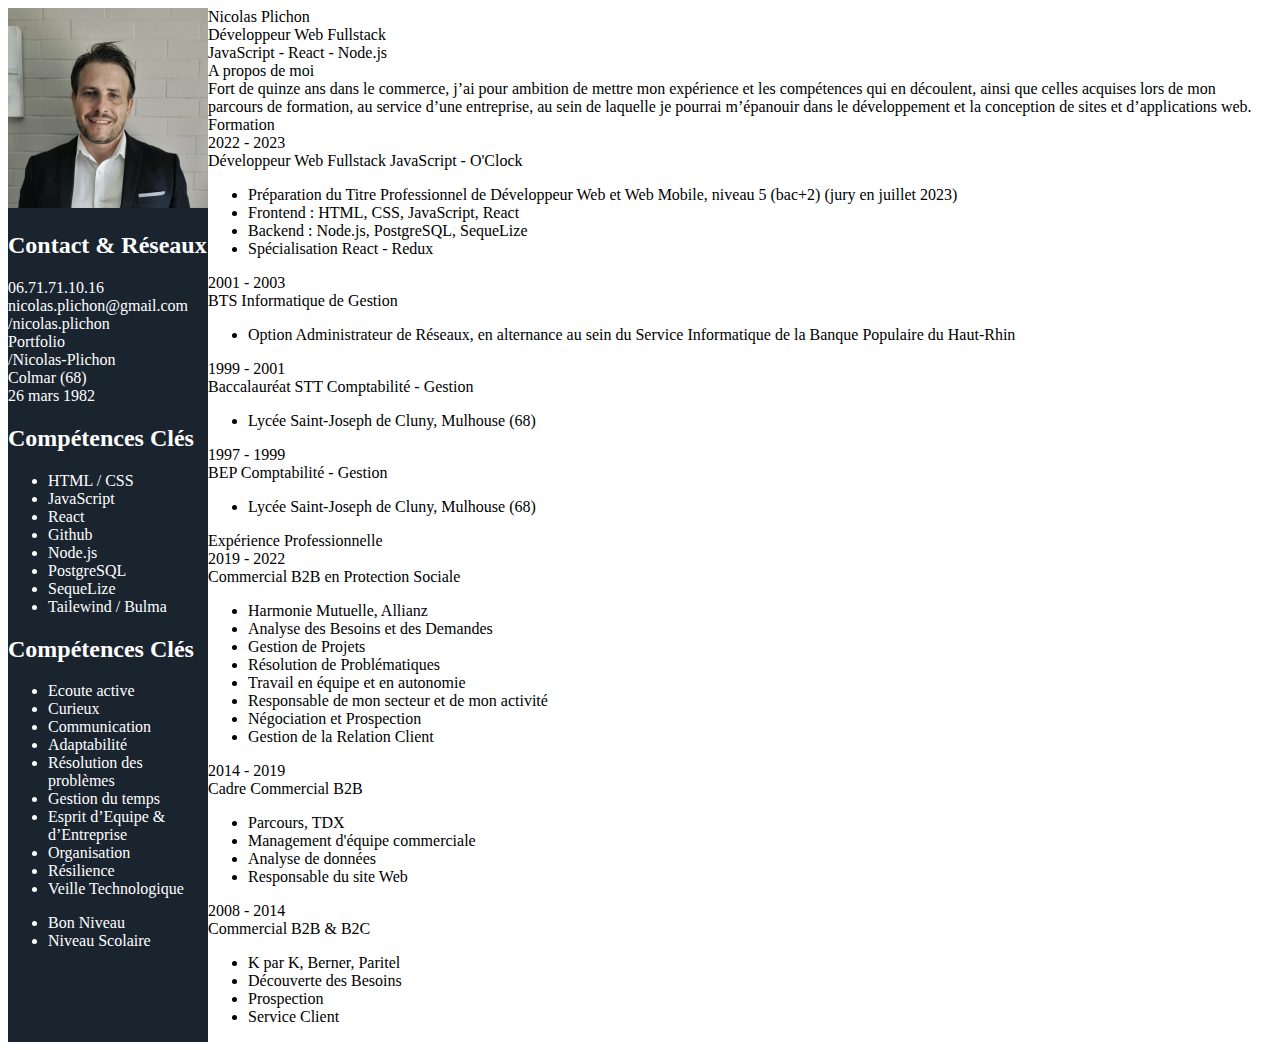
==== index.html @ 1c5effa3 "Début de la mise en ligne du CV" ====
<!DOCTYPE html>
<html lang="en">
<head>
    <meta charset="UTF-8">
    <meta http-equiv="X-UA-Compatible" content="IE=edge">
    <meta name="viewport" content="width=device-width, initial-scale=1.0">
    <link rel="stylesheet" href="css/styles.css">
    <title>Portfolio Nicolas Plichon</title>
</head>
<body>
    <main>
        <section id="cv">

            <!-- Partie Gauche du CV -->
            <section id="cv-left">

                <div id="photo">
                    <img src="images/profile-picture.jpg" alt="Photo Nicolas Plichon" id="profile-picture">
                </div>

                <div id="contact">
                    <h2>Contact & Réseaux</h2>
                    <div>06.71.71.10.16</div>
                    <div>nicolas.plichon@gmail.com</div>
                    <div>/nicolas.plichon</div>
                    <div>Portfolio</div>
                    <div>/Nicolas-Plichon</div>
                    <div>Colmar (68)</div>
                    <div>26 mars 1982</div>
                </div>

                <div id="key-skills">
                    <h2>Compétences Clés</h2>
                    <ul>
                        <li>HTML / CSS</li>
                        <li>JavaScript</li>
                        <li>React</li>
                        <li>Github</li>
                        <li>Node.js</li>
                        <li>PostgreSQL</li>
                        <li>SequeLize</li>
                        <li>Tailewind / Bulma</li>
                    </ul>                   
                </div>

                <div id="soft-skills">
                    <h2>Compétences Clés</h2>
                    <ul>
                        <li>Ecoute active</li>
                        <li>Curieux</li>
                        <li>Communication</li>
                        <li>Adaptabilité</li>
                        <li>Résolution des problèmes</li>
                        <li>Gestion du temps</li>
                        <li>Esprit d’Equipe & d’Entreprise</li>
                        <li>Organisation</li>
                        <li>Résilience</li>
                        <li>Veille Technologique</li>
                    </ul>                     
                </div>

                <div id="languages">
                    <ul>
                        <li>Bon Niveau</li>
                        <li>Niveau Scolaire</li>
                    </ul>
                </div>
            </section>

            <!-- Partie Droite du CV -->
            <section id="cv-right">

                <div id="name-title">
                    <div>Nicolas Plichon</div>
                    <div>Développeur Web Fullstack</div>
                    <div>JavaScript - React - Node.js</div>
                </div>

                <div id="about-me">
                    <div class="right-section-title">
                        A propos de moi
                    </div>
                    <div>Fort de quinze ans dans le commerce, j’ai pour ambition de mettre mon expérience et les compétences qui en découlent, ainsi que celles acquises lors de mon parcours de formation, au service d’une entreprise, au sein de laquelle je pourrai m’épanouir dans le développement et la conception de sites et d’applications web.
                    </div>
                    
                </div>

                <div id="formation">
                    <div class="right-section-title">
                        Formation
                    </div>
                    <div>
                        <div class="experience-block">
                            <div class="dates">
                                2022 - 2023
                            </div>
                            <div class="experience-details">
                                <div class="experience-details-title">
                                    Développeur Web Fullstack JavaScript - O'Clock
                                </div>
                                <div class="experience-details-list">
                                    <ul>
                                        <li>Préparation du Titre Professionnel de Développeur Web et Web Mobile, niveau 5 (bac+2) (jury en juillet 2023)</li>
                                        <li>Frontend : HTML, CSS, JavaScript, React</li>
                                        <li>Backend : Node.js, PostgreSQL, SequeLize</li>
                                        <li>Spécialisation React - Redux</li>
                                    </ul>
                                </div>
                            </div>
                        </div>
                        <div class="experience-block">
                            <div class="dates">
                                2001 - 2003
                            </div>
                            <div class="experience-details">
                                <div class="experience-details-title">
                                    BTS Informatique de Gestion
                                </div>
                                <div class="experience-details-list">
                                    <ul>
                                        <li>Option Administrateur de Réseaux, en alternance au sein du Service Informatique de la Banque Populaire du Haut-Rhin</li>
                                    </ul>
                                </div>
                            </div>
                        </div>
                        <div class="experience-block">
                            <div class="dates">
                                1999 - 2001
                            </div>
                            <div class="experience-details">
                                <div class="experience-details-title">
                                    Baccalauréat STT Comptabilité - Gestion
                                </div>
                                <div class="experience-details-list">
                                    <ul>
                                        <li>Lycée Saint-Joseph de Cluny, Mulhouse (68)</li>
                                    </ul>
                                </div>
                            </div>
                        </div>
                        <div class="experience-block">
                            <div class="dates">
                                1997 - 1999
                            </div>
                            <div class="experience-details">
                                <div class="experience-details-title">
                                    BEP Comptabilité - Gestion
                                </div>
                                <div class="experience-details-list">
                                    <ul>
                                        <li>Lycée Saint-Joseph de Cluny, Mulhouse (68)</li>
                                    </ul>
                                </div>
                            </div>
                        </div>
                    </div>
                </div>

                <div id="experience">
                    <div class="right-section-title">
                        Expérience Professionnelle
                    </div>
                    <div>
                        <div class="experience-block">
                            <div class="dates">
                                2019 - 2022
                            </div>
                            <div class="experience-details">
                                <div class="experience-details-title">
                                    Commercial B2B en Protection Sociale
                                </div>
                                <div class="experience-details-list">
                                    <ul>
                                        <li>Harmonie Mutuelle, Allianz</li>
                                        <li>Analyse des Besoins et des Demandes</li>
                                        <li>Gestion de Projets</li>
                                        <li>Résolution de Problématiques</li>
                                        <li>Travail en équipe et en autonomie</li>
                                        <li>Responsable de mon secteur et de mon activité</li>
                                        <li>Négociation et Prospection</li>
                                        <li>Gestion de la Relation Client</li>
                                    </ul>
                                </div>
                            </div>
                        </div>
                        <div class="experience-block">
                            <div class="dates">
                                2014 - 2019
                            </div>
                            <div class="experience-details">
                                <div class="experience-details-title">
                                    Cadre Commercial B2B
                                </div>
                                <div class="experience-details-list">
                                    <ul>
                                        <li>Parcours, TDX</li>
                                        <li>Management d'équipe commerciale</li>
                                        <li>Analyse de données</li>
                                        <li>Responsable du site Web</li>
                                    </ul>
                                </div>
                            </div>
                        </div>
                        <div class="experience-block">
                            <div class="dates">
                                2008 - 2014
                            </div>
                            <div class="experience-details">
                                <div class="experience-details-title">
                                    Commercial B2B & B2C
                                </div>
                                <div class="experience-details-list">
                                    <ul>
                                        <li>K par K, Berner, Paritel</li>
                                        <li>Découverte des Besoins</li>
                                        <li>Prospection</li>
                                        <li>Service Client</li>
                                    </ul>
                                </div>
                            </div>
                        </div>
                    </div>
                </div>

            </section>


        </section>


    </main>
</body>
</html>
---- css/styles.css ----
#cv {
    background-image: '../images/cv-background.png';
    display: flex;
}

/* ---------------- Partie Gauche du CV ---------------- */
#cv-left {
    background-color: #1A242F;
    color: white;
}

#profile-picture {
    height: 200px;
}

/* ---------------- Partie Droite du CV ---------------- */
#cv-right {

}
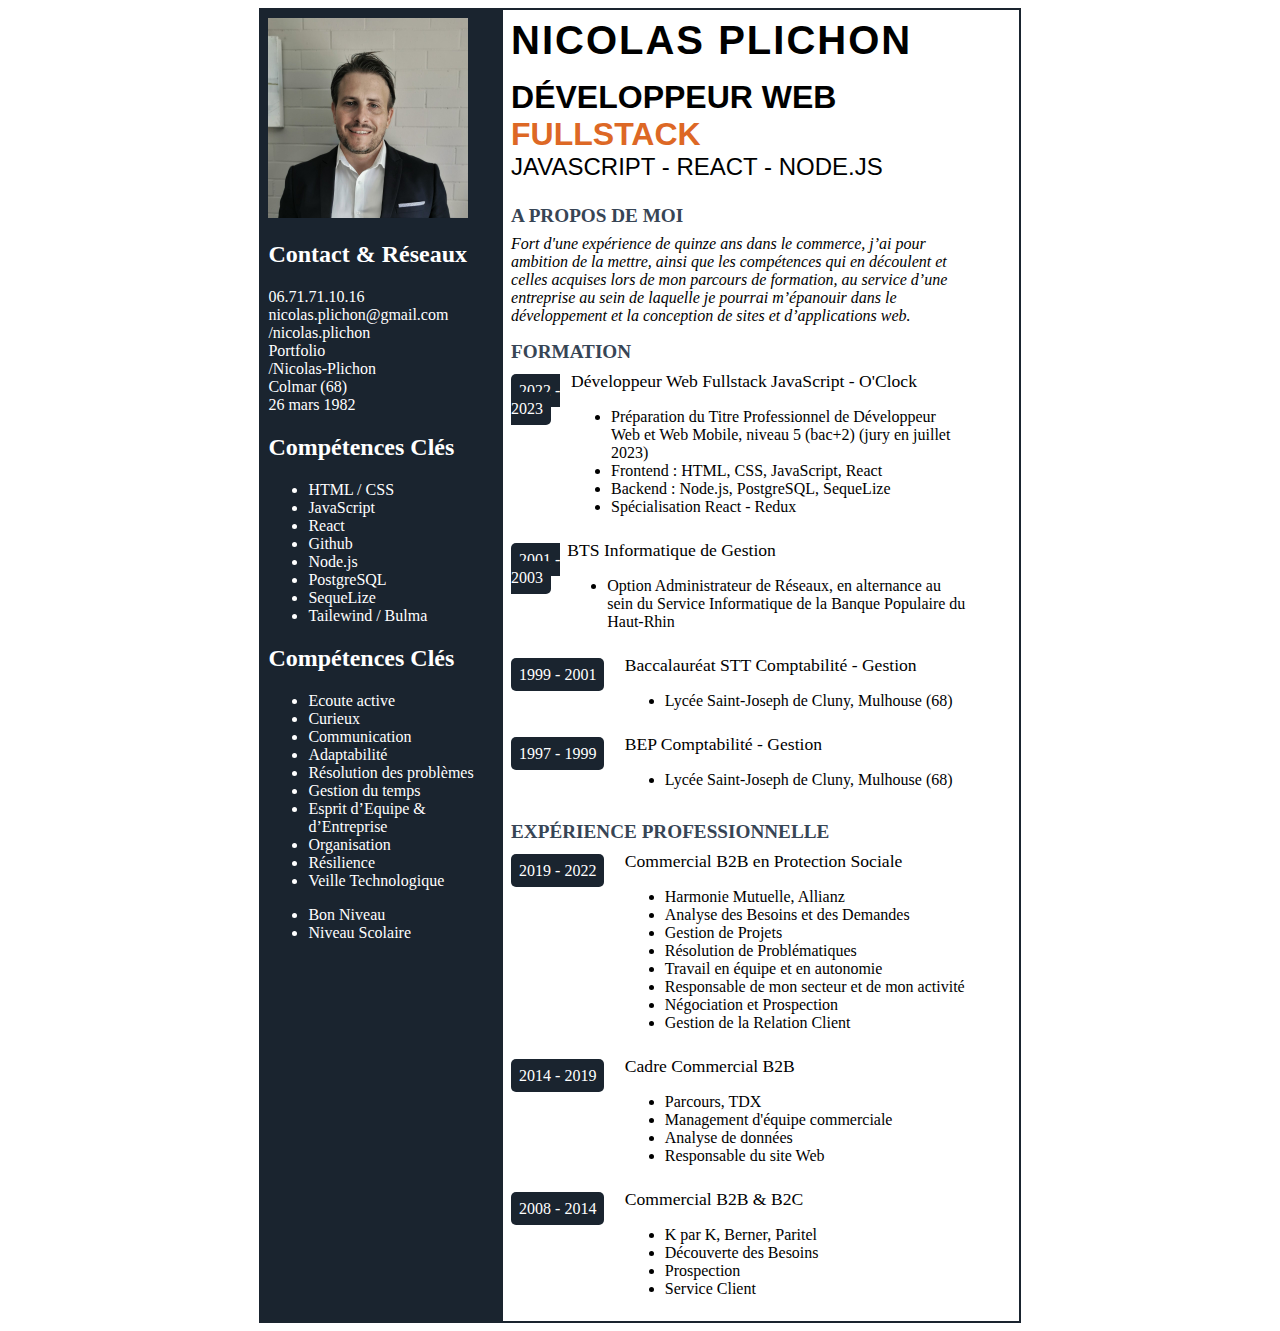
==== commit 1051f2c6: "Mise en forme générale" ====
--- a/index.html
+++ b/index.html
@@ -21,10 +21,10 @@
                 <div id="contact">
                     <h2>Contact & Réseaux</h2>
                     <div>06.71.71.10.16</div>
-                    <div>nicolas.plichon@gmail.com</div>
-                    <div>/nicolas.plichon</div>
-                    <div>Portfolio</div>
-                    <div>/Nicolas-Plichon</div>
+                    <div><a href="mailto:nicolas.plichon@gmail.com">nicolas.plichon@gmail.com</a></div>
+                    <div><a href="https://www.linkedin.com/in/nicolas-plichon/" target="_blank">/nicolas.plichon</a></div>
+                    <div><a href="https://nicolas-plichon.github.io/" target="_blank">Portfolio</a></div>
+                    <div><a href="https://github.com/Nicolas-Plichon/" target="_blank">/Nicolas-Plichon</a></div>
                     <div>Colmar (68)</div>
                     <div>26 mars 1982</div>
                 </div>
@@ -71,8 +71,8 @@
             <section id="cv-right">
 
                 <div id="name-title">
-                    <div>Nicolas Plichon</div>
-                    <div>Développeur Web Fullstack</div>
+                    <div id="name">Nicolas Plichon</div>
+                    <div id="title">Développeur Web <span id="fullstack">Fullstack</span></div>
                     <div>JavaScript - React - Node.js</div>
                 </div>
 
@@ -80,7 +80,7 @@
                     <div class="right-section-title">
                         A propos de moi
                     </div>
-                    <div>Fort de quinze ans dans le commerce, j’ai pour ambition de mettre mon expérience et les compétences qui en découlent, ainsi que celles acquises lors de mon parcours de formation, au service d’une entreprise, au sein de laquelle je pourrai m’épanouir dans le développement et la conception de sites et d’applications web.
+                    <div class="citation">Fort d'une expérience de quinze ans dans le commerce, j’ai pour ambition de la mettre, ainsi que les compétences qui en découlent et celles acquises lors de mon parcours de formation, au service d’une entreprise au sein de laquelle je pourrai m’épanouir dans le développement et la conception de sites et d’applications web.
                     </div>
                     
                 </div>
@@ -92,7 +92,7 @@
                     <div>
                         <div class="experience-block">
                             <div class="dates">
-                                2022 - 2023
+                                <span class="date-token">2022 - 2023</span>
                             </div>
                             <div class="experience-details">
                                 <div class="experience-details-title">
@@ -110,7 +110,7 @@
                         </div>
                         <div class="experience-block">
                             <div class="dates">
-                                2001 - 2003
+                                <span class="date-token">2001 - 2003</span>
                             </div>
                             <div class="experience-details">
                                 <div class="experience-details-title">
@@ -125,7 +125,7 @@
                         </div>
                         <div class="experience-block">
                             <div class="dates">
-                                1999 - 2001
+                                <span class="date-token">1999 - 2001</span>
                             </div>
                             <div class="experience-details">
                                 <div class="experience-details-title">
@@ -140,7 +140,7 @@
                         </div>
                         <div class="experience-block">
                             <div class="dates">
-                                1997 - 1999
+                                <span class="date-token">1997 - 1999</span>
                             </div>
                             <div class="experience-details">
                                 <div class="experience-details-title">
@@ -163,7 +163,7 @@
                     <div>
                         <div class="experience-block">
                             <div class="dates">
-                                2019 - 2022
+                                <span class="date-token">2019 - 2022</span>
                             </div>
                             <div class="experience-details">
                                 <div class="experience-details-title">
@@ -185,7 +185,7 @@
                         </div>
                         <div class="experience-block">
                             <div class="dates">
-                                2014 - 2019
+                                <span class="date-token">2014 - 2019</span>
                             </div>
                             <div class="experience-details">
                                 <div class="experience-details-title">
@@ -203,7 +203,7 @@
                         </div>
                         <div class="experience-block">
                             <div class="dates">
-                                2008 - 2014
+                                <span class="date-token">2008 - 2014</span>
                             </div>
                             <div class="experience-details">
                                 <div class="experience-details-title">
--- a/css/styles.css
+++ b/css/styles.css
@@ -1,3 +1,9 @@
+main {
+    width: 60%;
+    margin: auto;
+    border: 2px solid #1A242F;
+}
+
 #cv {
     background-image: '../images/cv-background.png';
     display: flex;
@@ -5,8 +11,23 @@
 
 /* ---------------- Partie Gauche du CV ---------------- */
 #cv-left {
+    width: 30%;
     background-color: #1A242F;
+    font-family: 'Calibri Light';
     color: white;
+    padding: 1%;
+}
+
+#cv-left a {
+    text-decoration: none;
+    color: white;
+}
+
+#cv-left a:hover {
+    font-weight: bold;
+    color: #DD6825;
+    text-decoration: underline;
+
 }
 
 #profile-picture {
@@ -15,5 +36,66 @@
 
 /* ---------------- Partie Droite du CV ---------------- */
 #cv-right {
+    width: 60%;
+    padding: 1%;
+    font-family: 'Calibri Light';
+}
 
+#name-title {
+    font-family: 'Agency FB', Calibri, 'Trebuchet MS', sans-serif;
+    text-transform: uppercase;
+    font-size: 1.5rem;
+    margin-bottom: 1.5rem;
+}
+
+#name {
+    font-size: 2.5rem;
+    font-weight: bold;
+    letter-spacing: 2px;
+    margin-bottom: 1rem;
+}
+
+#title {
+    font-weight: bold;
+    font-size: 2rem;
+}
+
+#fullstack {
+    color: #DD6825;
+}
+
+.citation {
+    font-style: italic;
+}
+
+.right-section-title {
+    color: #374555;
+    font-weight: bold;
+    text-transform: uppercase;
+    font-size: 1.2rem;
+    margin-top: 1rem;
+    margin-bottom: 0.5rem;
+}
+
+.experience-block {
+    display: flex;
+    margin-top: 0.5rem;
+}
+
+.dates {
+    width: 25%;
+    margin-top: 0.7rem;
+}
+
+.date-token {
+    background-color: #1A242F;
+    color: white;
+    padding: 0.5rem 0.5rem;
+    width: 80px;
+    height: 1.2rem;
+    border-radius: 5px;
+}
+
+.experience-details-title {
+    font-size: 1.1rem;
 }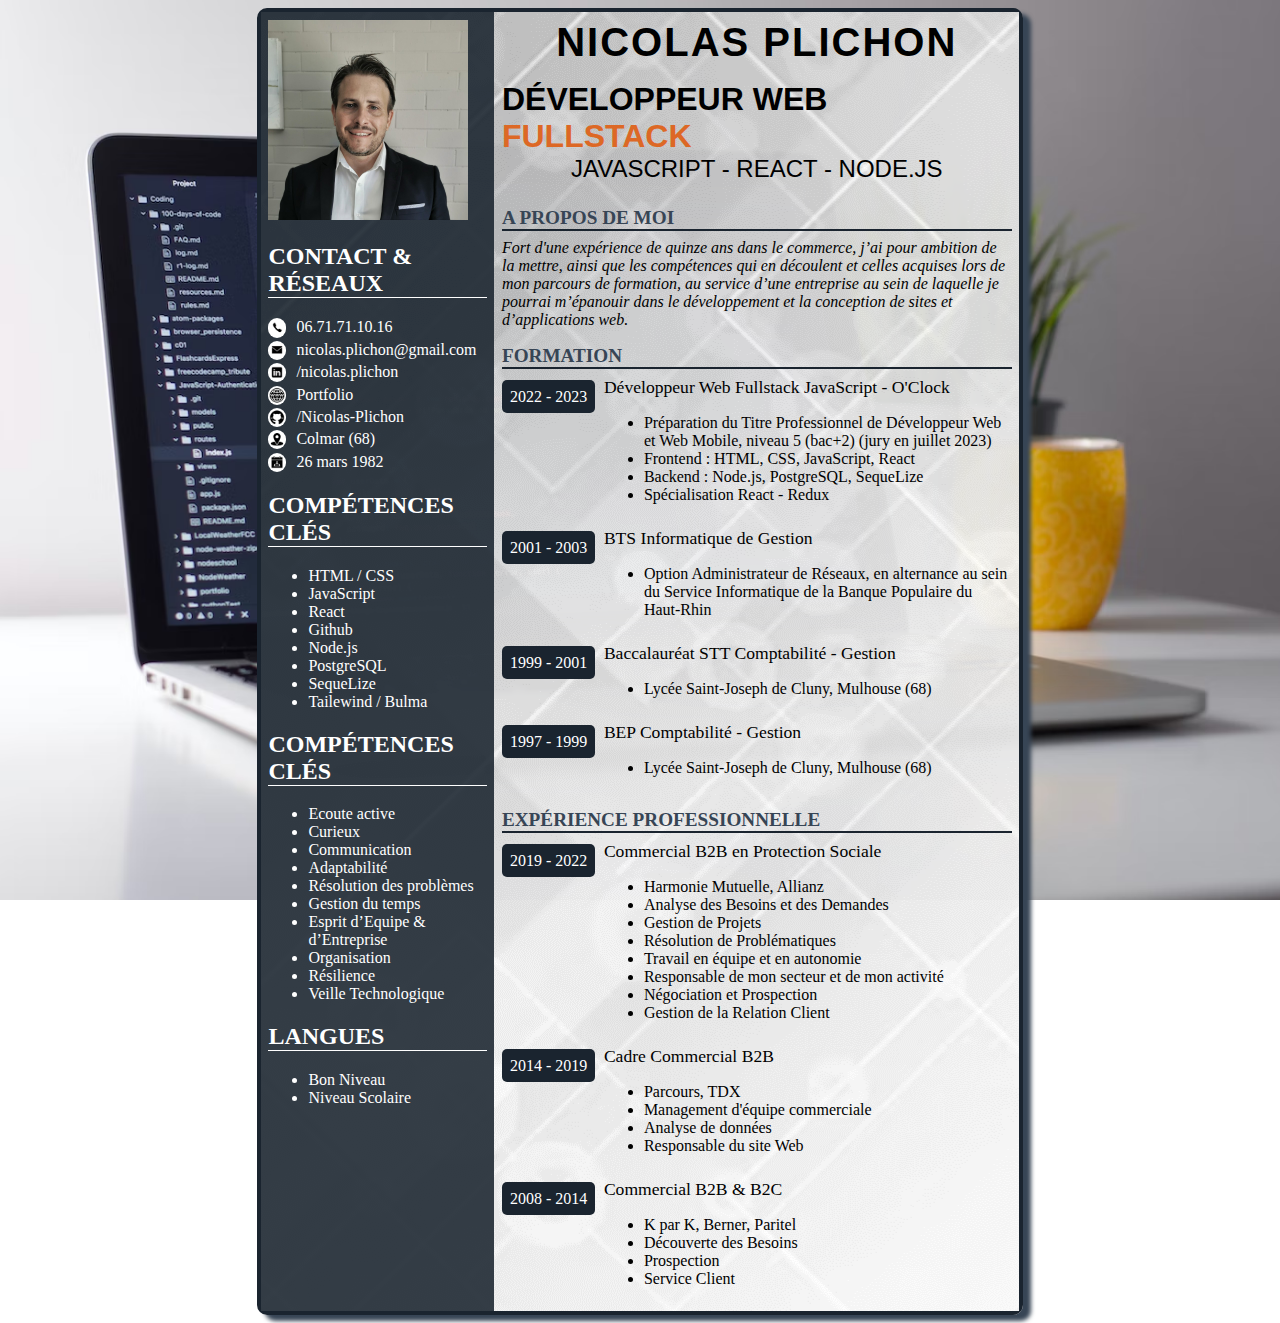
==== commit 02a0d210: "Modifs et ajout du Background de la page" ====
--- a/index.html
+++ b/index.html
@@ -15,18 +15,39 @@
             <section id="cv-left">
 
                 <div id="photo">
-                    <img src="images/profile-picture.jpg" alt="Photo Nicolas Plichon" id="profile-picture">
+                    <img src="./images/profile-picture.jpg" alt="Photo Nicolas Plichon" id="profile-picture">
                 </div>
 
                 <div id="contact">
                     <h2>Contact & Réseaux</h2>
-                    <div>06.71.71.10.16</div>
-                    <div><a href="mailto:nicolas.plichon@gmail.com">nicolas.plichon@gmail.com</a></div>
-                    <div><a href="https://www.linkedin.com/in/nicolas-plichon/" target="_blank">/nicolas.plichon</a></div>
-                    <div><a href="https://nicolas-plichon.github.io/" target="_blank">Portfolio</a></div>
-                    <div><a href="https://github.com/Nicolas-Plichon/" target="_blank">/Nicolas-Plichon</a></div>
-                    <div>Colmar (68)</div>
-                    <div>26 mars 1982</div>
+                    <div class="left-contact-line">
+                        <img src="./images/icon-phone.png" alt="Téléphone Portable" class="contact-icon">
+                       06.71.71.10.16
+                    </div>
+                    <div class="left-contact-line">
+                        <img src="./images/icon-mail.png" alt="Adresse Mail" class="contact-icon">
+                       <a href="mailto:nicolas.plichon@gmail.com">nicolas.plichon@gmail.com</a>
+                    </div>
+                    <div class="left-contact-line">
+                        <img src="./images/icon-linkedin.png" alt="LinkedIn" class="contact-icon">
+                       <a href="https://www.linkedin.com/in/nicolas-plichon/" target="_blank">/nicolas.plichon</a>
+                    </div>
+                    <div class="left-contact-line">
+                        <img src="./images/icon-folio.png" alt="Portfolio" class="contact-icon">
+                       <a href="https://nicolas-plichon.github.io/" target="_self">Portfolio</a>
+                    </div>
+                    <div class="left-contact-line">
+                        <img src="./images/icon-git.png" alt="GitHub" class="contact-icon">
+                       <a href="https://github.com/Nicolas-Plichon/" target="_blank">/Nicolas-Plichon</a>
+                    </div>
+                    <div class="left-contact-line">
+                        <img src="./images/icon-loc.png" alt="Localisation" class="contact-icon">
+                        Colmar (68)
+                    </div>
+                    <div class="left-contact-line">
+                        <img src="./images/icon-date.png" alt="Date de Naissance" class="contact-icon">
+                       26 mars 1982
+                    </div>
                 </div>
 
                 <div id="key-skills">
@@ -60,6 +81,7 @@
                 </div>
 
                 <div id="languages">
+                    <h2>LANGUES</h2>
                     <ul>
                         <li>Bon Niveau</li>
                         <li>Niveau Scolaire</li>
--- a/css/styles.css
+++ b/css/styles.css
@@ -1,18 +1,30 @@
+body {
+    background: no-repeat url('../images/body-background.avif') fixed;
+    background-size: cover;
+}
+
 main {
     width: 60%;
     margin: auto;
-    border: 2px solid #1A242F;
+    border: 4px solid #1A242F;
+    border-radius: 10px;
+    box-shadow: 8px 6px 4px #374555;
+}
+
+h2 {
+    text-transform: uppercase;
+    border-bottom: 1px solid white;
 }
 
 #cv {
-    background-image: '../images/cv-background.png';
+    background: url('../images/cv-background.png'), hsl(0, 0%, 100%, 90%);
     display: flex;
 }
 
 /* ---------------- Partie Gauche du CV ---------------- */
 #cv-left {
     width: 30%;
-    background-color: #1A242F;
+    background-color: hsl(211, 29%, 14%, 88%);
     font-family: 'Calibri Light';
     color: white;
     padding: 1%;
@@ -34,14 +46,30 @@
     height: 200px;
 }
 
+.left-contact-line {
+    display: flex;
+    margin-bottom: 0.2rem;
+}
+
+.contact-icon {
+    background-color: white;
+    border-radius: 15px;
+    height: 1.2rem;
+    margin-right: 10px;
+}
+
+
 /* ---------------- Partie Droite du CV ---------------- */
 #cv-right {
-    width: 60%;
+    width: 70%;
     padding: 1%;
     font-family: 'Calibri Light';
 }
 
 #name-title {
+    display: flex;
+    flex-direction: column;
+    align-items: center;
     font-family: 'Agency FB', Calibri, 'Trebuchet MS', sans-serif;
     text-transform: uppercase;
     font-size: 1.5rem;
@@ -75,6 +103,7 @@
     font-size: 1.2rem;
     margin-top: 1rem;
     margin-bottom: 0.5rem;
+    border-bottom: 2px solid #1A242F;
 }
 
 .experience-block {
@@ -83,7 +112,7 @@
 }
 
 .dates {
-    width: 25%;
+    width: 20%;
     margin-top: 0.7rem;
 }
 
@@ -98,4 +127,8 @@
 
 .experience-details-title {
     font-size: 1.1rem;
+}
+
+.experience-details {
+    width: 80%;
 }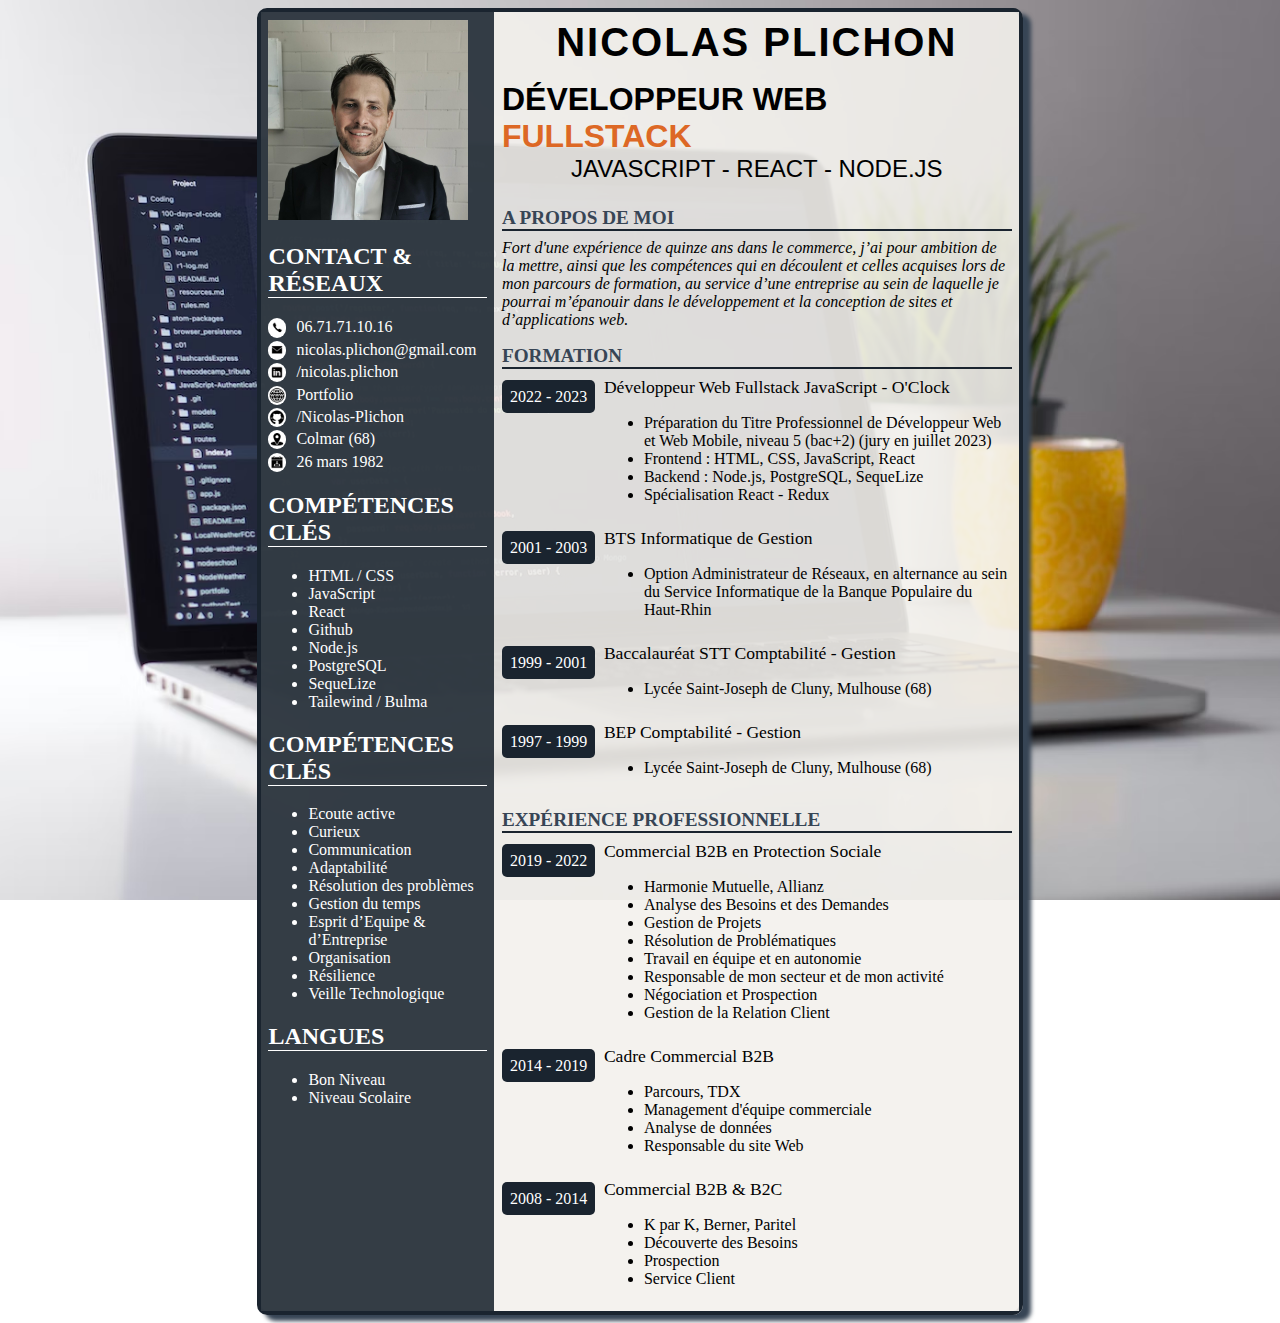
==== commit 57394c78: "Retouche du Background du CV" ====
--- a/index.html
+++ b/index.html
@@ -42,11 +42,13 @@
                     </div>
                     <div class="left-contact-line">
                         <img src="./images/icon-loc.png" alt="Localisation" class="contact-icon">
-                        Colmar (68)
+                        <a href="https://www.google.com/maps/place/68000+Colmar/@48.1115847,7.322345,12z/data=!3m1!4b1!4m6!3m5!1s0x479165dff670c1cf:0xe35d7e3e616ce966!8m2!3d48.0793589!4d7.358512!16zL20vMDFnOGZy" target="_blank">
+                        Colmar (68)</a>
                     </div>
                     <div class="left-contact-line">
                         <img src="./images/icon-date.png" alt="Date de Naissance" class="contact-icon">
-                       26 mars 1982
+                        <a href="https://takemeback.to/fr/26-Mars-1982" target="_blank">
+                        26 mars 1982</a>
                     </div>
                 </div>
 
--- a/css/styles.css
+++ b/css/styles.css
@@ -17,7 +17,7 @@
 }
 
 #cv {
-    background: url('../images/cv-background.png'), hsl(0, 0%, 100%, 90%);
+    background: rgba(243, 241, 236, 0.9);
     display: flex;
 }
 
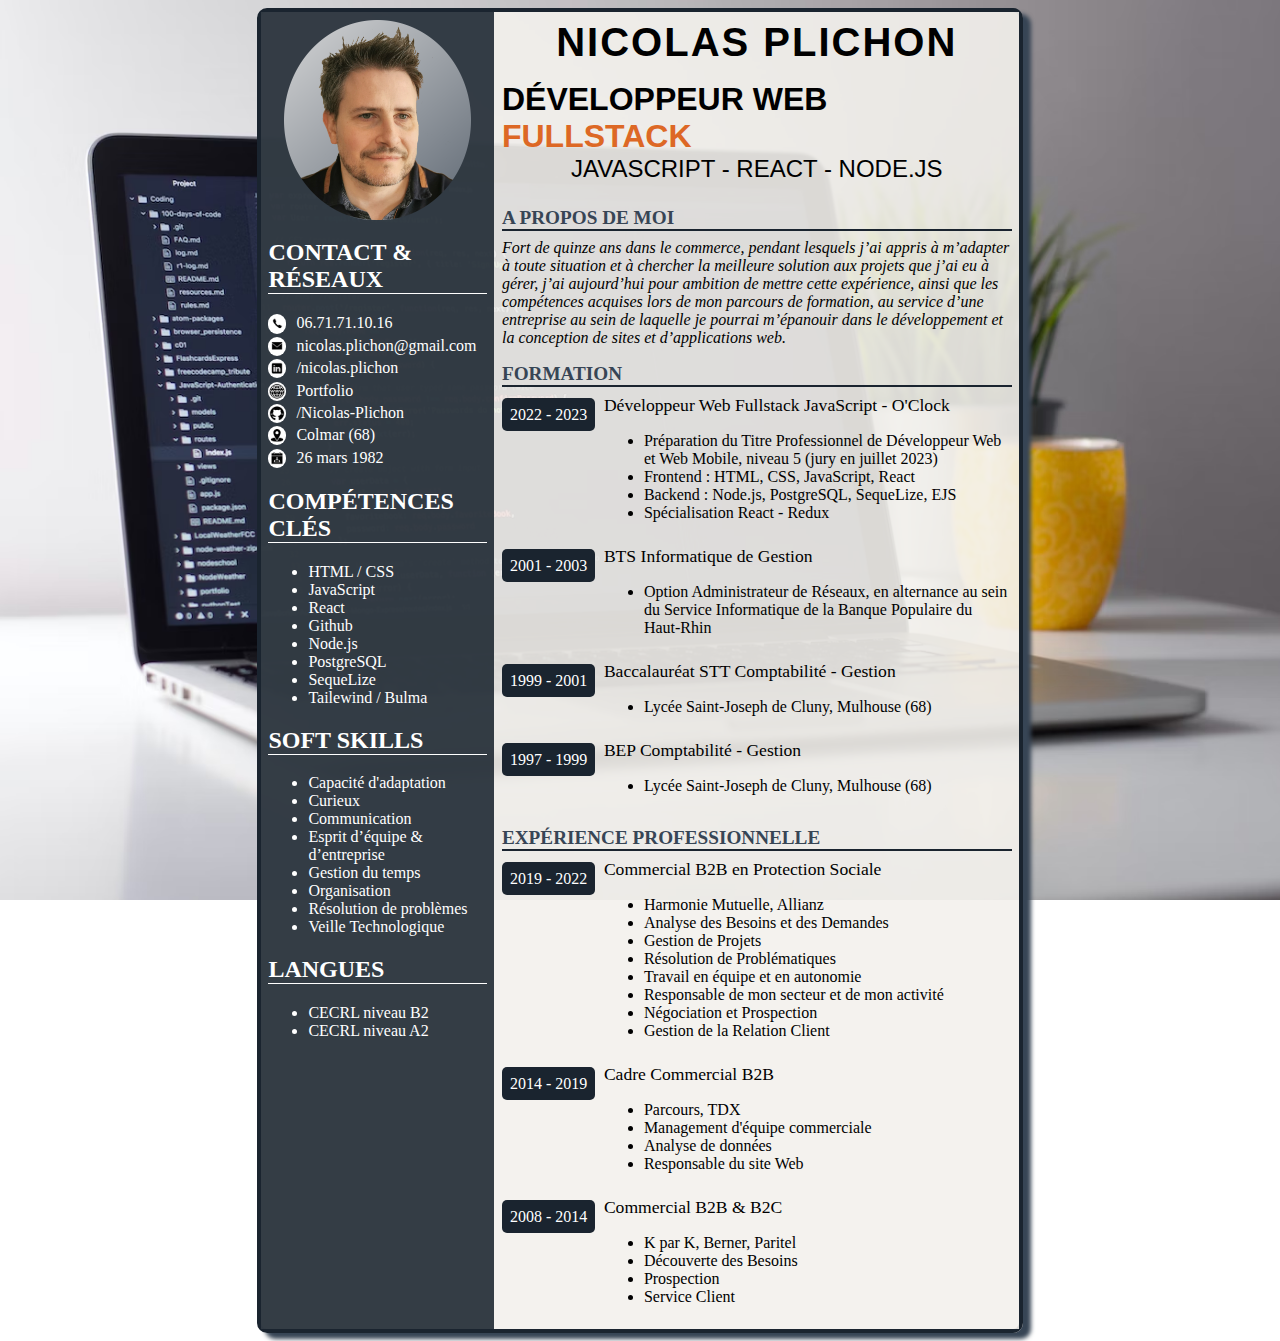
==== commit f3112b83: "Changement de photo et retouches du CV" ====
--- a/index.html
+++ b/index.html
@@ -15,7 +15,7 @@
             <section id="cv-left">
 
                 <div id="photo">
-                    <img src="./images/profile-picture.jpg" alt="Photo Nicolas Plichon" id="profile-picture">
+                    <img src="./images/Photo-CV.png" alt="Photo Nicolas Plichon" id="profile-picture">
                 </div>
 
                 <div id="contact">
@@ -67,17 +67,15 @@
                 </div>
 
                 <div id="soft-skills">
-                    <h2>Compétences Clés</h2>
+                    <h2>Soft SKills</h2>
                     <ul>
-                        <li>Ecoute active</li>
+                        <li>Capacité d'adaptation</li>
                         <li>Curieux</li>
                         <li>Communication</li>
-                        <li>Adaptabilité</li>
-                        <li>Résolution des problèmes</li>
+                        <li>Esprit d’équipe & d’entreprise</li>
                         <li>Gestion du temps</li>
-                        <li>Esprit d’Equipe & d’Entreprise</li>
                         <li>Organisation</li>
-                        <li>Résilience</li>
+                        <li>Résolution de problèmes</li>
                         <li>Veille Technologique</li>
                     </ul>                     
                 </div>
@@ -85,8 +83,8 @@
                 <div id="languages">
                     <h2>LANGUES</h2>
                     <ul>
-                        <li>Bon Niveau</li>
-                        <li>Niveau Scolaire</li>
+                        <li>CECRL niveau B2</li>
+                        <li>CECRL niveau A2</li>
                     </ul>
                 </div>
             </section>
@@ -104,9 +102,9 @@
                     <div class="right-section-title">
                         A propos de moi
                     </div>
-                    <div class="citation">Fort d'une expérience de quinze ans dans le commerce, j’ai pour ambition de la mettre, ainsi que les compétences qui en découlent et celles acquises lors de mon parcours de formation, au service d’une entreprise au sein de laquelle je pourrai m’épanouir dans le développement et la conception de sites et d’applications web.
-                    </div>
-                    
+                    <div class="citation">Fort de quinze ans dans le commerce, pendant lesquels j’ai appris à m’adapter à toute situation et à chercher la meilleure solution aux
+                        projets que j’ai eu à gérer, j’ai aujourd’hui pour ambition de mettre cette expérience, ainsi que les compétences acquises lors de mon parcours de formation, au service d’une entreprise au sein de laquelle je pourrai m’épanouir dans le développement et la conception de sites et d’applications web.
+                    </div>
                 </div>
 
                 <div id="formation">
@@ -124,9 +122,9 @@
                                 </div>
                                 <div class="experience-details-list">
                                     <ul>
-                                        <li>Préparation du Titre Professionnel de Développeur Web et Web Mobile, niveau 5 (bac+2) (jury en juillet 2023)</li>
+                                        <li>Préparation du Titre Professionnel de Développeur Web et Web Mobile, niveau 5 (jury en juillet 2023)</li>
                                         <li>Frontend : HTML, CSS, JavaScript, React</li>
-                                        <li>Backend : Node.js, PostgreSQL, SequeLize</li>
+                                        <li>Backend : Node.js, PostgreSQL, SequeLize, EJS</li>
                                         <li>Spécialisation React - Redux</li>
                                     </ul>
                                 </div>
--- a/css/styles.css
+++ b/css/styles.css
@@ -42,7 +42,12 @@
 
 }
 
+#photo {
+    display: flex;
+}
+
 #profile-picture {
+    margin: auto;
     height: 200px;
 }
 
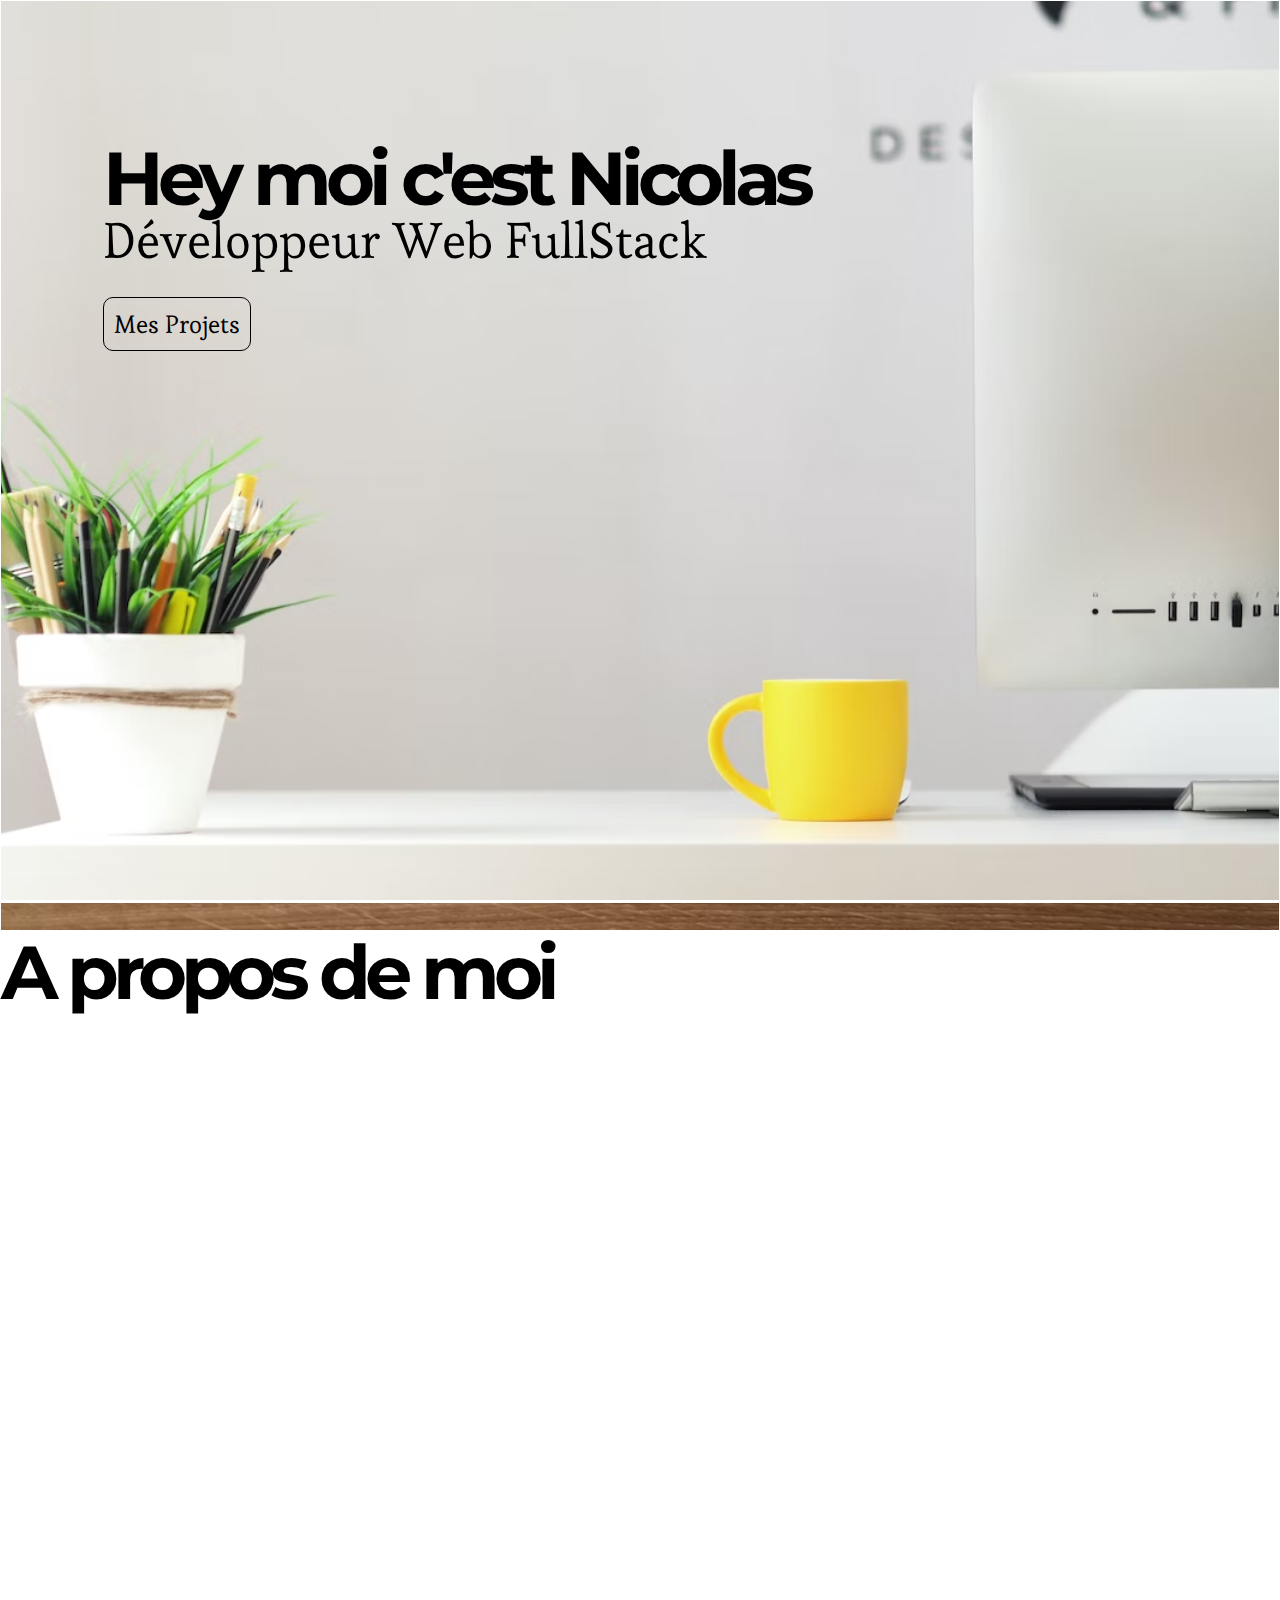
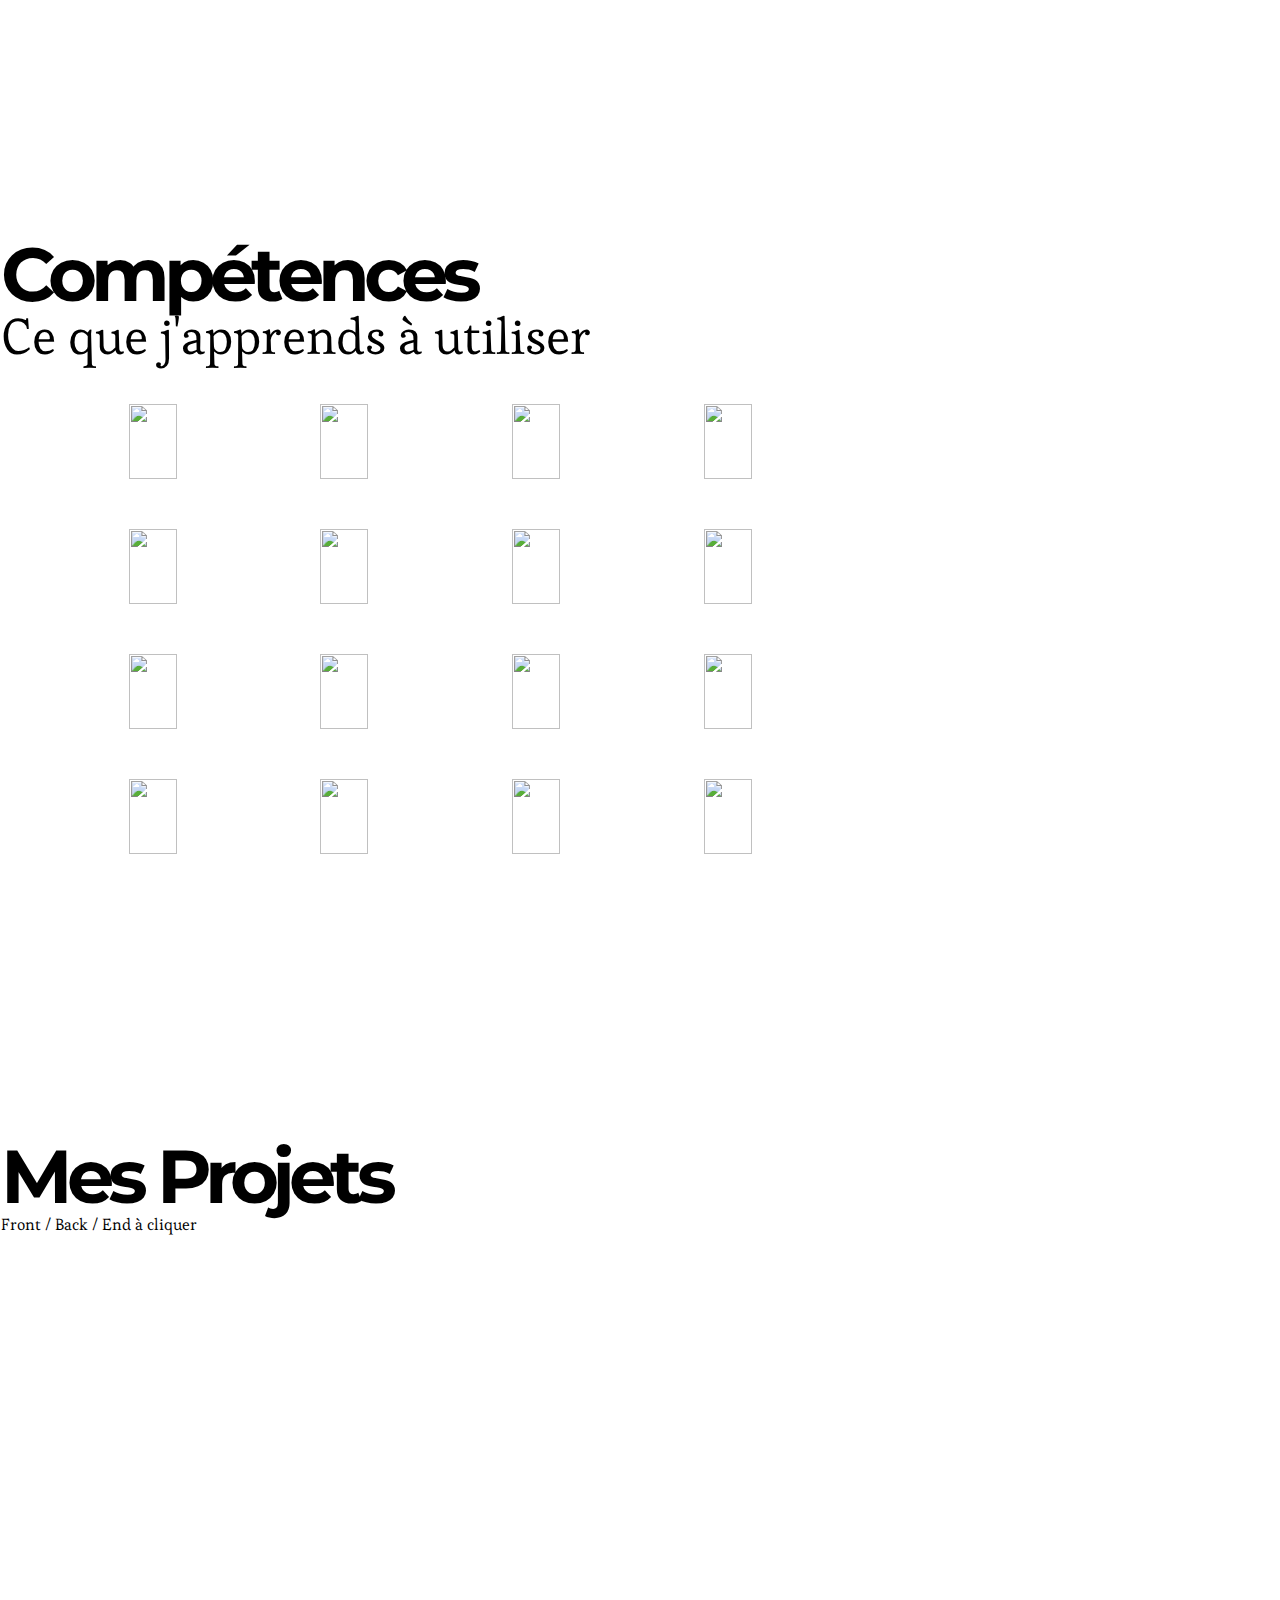
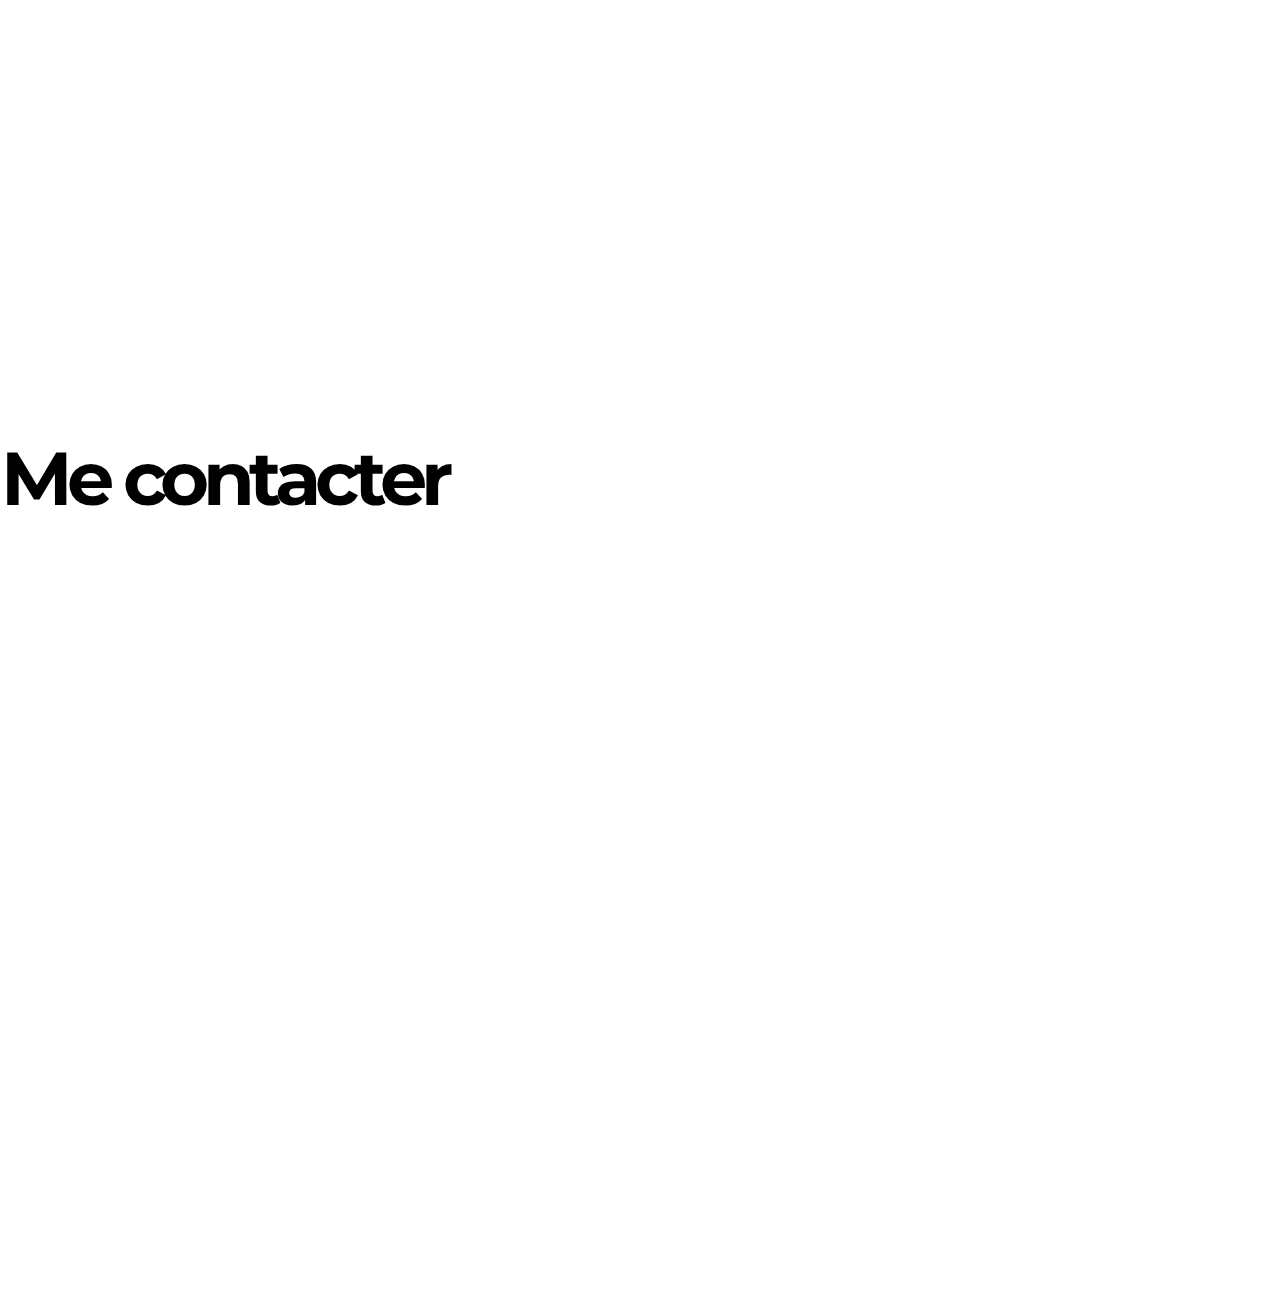
==== commit 4c0c668f: "Home avec typescript" ====
--- a/index.html
+++ b/index.html
@@ -1,255 +1,105 @@
 <!DOCTYPE html>
-<html lang="en">
+<html lang="fr">
 <head>
     <meta charset="UTF-8">
     <meta http-equiv="X-UA-Compatible" content="IE=edge">
     <meta name="viewport" content="width=device-width, initial-scale=1.0">
-    <link rel="stylesheet" href="css/styles.css">
-    <title>Portfolio Nicolas Plichon</title>
+    <link href="https://fonts.googleapis.com/css2?family=Esteban&family=Montserrat:ital,wght@0,400;0,700;1,400;1,700&display=swap" rel="stylesheet">
+    <link rel="preconnect" href="https://fonts.googleapis.com">
+    <link rel="preconnect" href="https://fonts.gstatic.com" crossorigin>
+    <link rel="stylesheet" href="./css/styles.css">
+    <title>Nicolas Plichon - Développeur Web Full Stack</title>
 </head>
 <body>
     <main>
-        <section id="cv">
+        <section class="parallax" id="home">
+            <div class="page-top"></div>
+            <div class="page-mid">
+                <h1>Hey moi c'est Nicolas</h1>
+                <h2>Développeur Web <span class="typeWriter">FullStack</span></h2>
+                <p class="home--content--text"></p>
+                <a href="#" class="link">Mes Projets</a>
+            </div>
+            <div class="page-bottom"></div>
+        </section>
 
-            <!-- Partie Gauche du CV -->
-            <section id="cv-left">
+        <section class="parallax" id="aboutMe">
+            <h1>A propos de moi</h1>
 
-                <div id="photo">
-                    <img src="./images/Photo-CV.png" alt="Photo Nicolas Plichon" id="profile-picture">
+            <div id="aboutMe-description">
+
+            </div>
+
+            <div id="aboutMe--softSkills">
+
+            </div>
+        </section>
+
+        <section class="parallax" id="skillSet">
+            <div>
+                <h1>Compétences</h1>
+                <h2>Ce que j'apprends à utiliser</h2>
+            </div>
+
+            <div id="skillSet-description">
+
+            </div>
+            
+            <div id="tools">
+                <img src="https://cdn.jsdelivr.net/gh/devicons/devicon/icons/javascript/javascript-original.svg" />
+                <img src="https://cdn.jsdelivr.net/gh/devicons/devicon/icons/html5/html5-original-wordmark.svg" />      
+                <img src="https://cdn.jsdelivr.net/gh/devicons/devicon/icons/css3/css3-original-wordmark.svg" />
+                <img src="https://cdn.jsdelivr.net/gh/devicons/devicon/icons/react/react-original-wordmark.svg" />
+                <img src="https://cdn.jsdelivr.net/gh/devicons/devicon/icons/nodejs/nodejs-original-wordmark.svg" />
+                <img src="https://cdn.jsdelivr.net/gh/devicons/devicon/icons/sass/sass-original.svg" />
+                <img src="https://cdn.jsdelivr.net/gh/devicons/devicon/icons/postgresql/postgresql-original-wordmark.svg" />
+                <img src="https://cdn.jsdelivr.net/gh/devicons/devicon/icons/sequelize/sequelize-original-wordmark.svg" />
+                <img src="https://cdn.jsdelivr.net/gh/devicons/devicon/icons/typescript/typescript-original.svg" />
+                <img src="https://cdn.jsdelivr.net/gh/devicons/devicon/icons/tailwindcss/tailwindcss-original-wordmark.svg" />
+                <img src="https://cdn.jsdelivr.net/gh/devicons/devicon/icons/bulma/bulma-plain.svg" />
+                <img src="https://cdn.jsdelivr.net/gh/devicons/devicon/icons/redux/redux-original.svg" />
+                <img src="https://cdn.jsdelivr.net/gh/devicons/devicon/icons/mysql/mysql-original-wordmark.svg" />
+                <img src="https://cdn.jsdelivr.net/gh/devicons/devicon/icons/github/github-original-wordmark.svg" />
+                <img src="https://cdn.jsdelivr.net/gh/devicons/devicon/icons/gimp/gimp-original-wordmark.svg" />
+                <img src="https://cdn.jsdelivr.net/gh/devicons/devicon/icons/vscode/vscode-original-wordmark.svg" />
+            </div>
+        </section>
+
+        <section class="parallax" id="projects">
+            <h1>Mes Projets</h1>
+
+            <div id="projects-description">
+
+            </div>
+
+            <div id="projects-menu">
+                Front / Back / End à cliquer
+
+            </div>
+
+            <div id="projects-categories">
+                <div id="projects-categories--front">
+
                 </div>
 
-                <div id="contact">
-                    <h2>Contact & Réseaux</h2>
-                    <div class="left-contact-line">
-                        <img src="./images/icon-phone.png" alt="Téléphone Portable" class="contact-icon">
-                       06.71.71.10.16
-                    </div>
-                    <div class="left-contact-line">
-                        <img src="./images/icon-mail.png" alt="Adresse Mail" class="contact-icon">
-                       <a href="mailto:nicolas.plichon@gmail.com">nicolas.plichon@gmail.com</a>
-                    </div>
-                    <div class="left-contact-line">
-                        <img src="./images/icon-linkedin.png" alt="LinkedIn" class="contact-icon">
-                       <a href="https://www.linkedin.com/in/nicolas-plichon/" target="_blank">/nicolas.plichon</a>
-                    </div>
-                    <div class="left-contact-line">
-                        <img src="./images/icon-folio.png" alt="Portfolio" class="contact-icon">
-                       <a href="https://nicolas-plichon.github.io/" target="_self">Portfolio</a>
-                    </div>
-                    <div class="left-contact-line">
-                        <img src="./images/icon-git.png" alt="GitHub" class="contact-icon">
-                       <a href="https://github.com/Nicolas-Plichon/" target="_blank">/Nicolas-Plichon</a>
-                    </div>
-                    <div class="left-contact-line">
-                        <img src="./images/icon-loc.png" alt="Localisation" class="contact-icon">
-                        <a href="https://www.google.com/maps/place/68000+Colmar/@48.1115847,7.322345,12z/data=!3m1!4b1!4m6!3m5!1s0x479165dff670c1cf:0xe35d7e3e616ce966!8m2!3d48.0793589!4d7.358512!16zL20vMDFnOGZy" target="_blank">
-                        Colmar (68)</a>
-                    </div>
-                    <div class="left-contact-line">
-                        <img src="./images/icon-date.png" alt="Date de Naissance" class="contact-icon">
-                        <a href="https://takemeback.to/fr/26-Mars-1982" target="_blank">
-                        26 mars 1982</a>
-                    </div>
+                <div id=""projects-categories--back>
+
                 </div>
 
-                <div id="key-skills">
-                    <h2>Compétences Clés</h2>
-                    <ul>
-                        <li>HTML / CSS</li>
-                        <li>JavaScript</li>
-                        <li>React</li>
-                        <li>Github</li>
-                        <li>Node.js</li>
-                        <li>PostgreSQL</li>
-                        <li>SequeLize</li>
-                        <li>Tailewind / Bulma</li>
-                    </ul>                   
+                <div id=""projects-categories--fullstack>
+
                 </div>
 
-                <div id="soft-skills">
-                    <h2>Soft SKills</h2>
-                    <ul>
-                        <li>Capacité d'adaptation</li>
-                        <li>Curieux</li>
-                        <li>Communication</li>
-                        <li>Esprit d’équipe & d’entreprise</li>
-                        <li>Gestion du temps</li>
-                        <li>Organisation</li>
-                        <li>Résolution de problèmes</li>
-                        <li>Veille Technologique</li>
-                    </ul>                     
-                </div>
-
-                <div id="languages">
-                    <h2>LANGUES</h2>
-                    <ul>
-                        <li>CECRL niveau B2</li>
-                        <li>CECRL niveau A2</li>
-                    </ul>
-                </div>
-            </section>
-
-            <!-- Partie Droite du CV -->
-            <section id="cv-right">
-
-                <div id="name-title">
-                    <div id="name">Nicolas Plichon</div>
-                    <div id="title">Développeur Web <span id="fullstack">Fullstack</span></div>
-                    <div>JavaScript - React - Node.js</div>
-                </div>
-
-                <div id="about-me">
-                    <div class="right-section-title">
-                        A propos de moi
-                    </div>
-                    <div class="citation">Fort de quinze ans dans le commerce, pendant lesquels j’ai appris à m’adapter à toute situation et à chercher la meilleure solution aux
-                        projets que j’ai eu à gérer, j’ai aujourd’hui pour ambition de mettre cette expérience, ainsi que les compétences acquises lors de mon parcours de formation, au service d’une entreprise au sein de laquelle je pourrai m’épanouir dans le développement et la conception de sites et d’applications web.
-                    </div>
-                </div>
-
-                <div id="formation">
-                    <div class="right-section-title">
-                        Formation
-                    </div>
-                    <div>
-                        <div class="experience-block">
-                            <div class="dates">
-                                <span class="date-token">2022 - 2023</span>
-                            </div>
-                            <div class="experience-details">
-                                <div class="experience-details-title">
-                                    Développeur Web Fullstack JavaScript - O'Clock
-                                </div>
-                                <div class="experience-details-list">
-                                    <ul>
-                                        <li>Préparation du Titre Professionnel de Développeur Web et Web Mobile, niveau 5 (jury en juillet 2023)</li>
-                                        <li>Frontend : HTML, CSS, JavaScript, React</li>
-                                        <li>Backend : Node.js, PostgreSQL, SequeLize, EJS</li>
-                                        <li>Spécialisation React - Redux</li>
-                                    </ul>
-                                </div>
-                            </div>
-                        </div>
-                        <div class="experience-block">
-                            <div class="dates">
-                                <span class="date-token">2001 - 2003</span>
-                            </div>
-                            <div class="experience-details">
-                                <div class="experience-details-title">
-                                    BTS Informatique de Gestion
-                                </div>
-                                <div class="experience-details-list">
-                                    <ul>
-                                        <li>Option Administrateur de Réseaux, en alternance au sein du Service Informatique de la Banque Populaire du Haut-Rhin</li>
-                                    </ul>
-                                </div>
-                            </div>
-                        </div>
-                        <div class="experience-block">
-                            <div class="dates">
-                                <span class="date-token">1999 - 2001</span>
-                            </div>
-                            <div class="experience-details">
-                                <div class="experience-details-title">
-                                    Baccalauréat STT Comptabilité - Gestion
-                                </div>
-                                <div class="experience-details-list">
-                                    <ul>
-                                        <li>Lycée Saint-Joseph de Cluny, Mulhouse (68)</li>
-                                    </ul>
-                                </div>
-                            </div>
-                        </div>
-                        <div class="experience-block">
-                            <div class="dates">
-                                <span class="date-token">1997 - 1999</span>
-                            </div>
-                            <div class="experience-details">
-                                <div class="experience-details-title">
-                                    BEP Comptabilité - Gestion
-                                </div>
-                                <div class="experience-details-list">
-                                    <ul>
-                                        <li>Lycée Saint-Joseph de Cluny, Mulhouse (68)</li>
-                                    </ul>
-                                </div>
-                            </div>
-                        </div>
-                    </div>
-                </div>
-
-                <div id="experience">
-                    <div class="right-section-title">
-                        Expérience Professionnelle
-                    </div>
-                    <div>
-                        <div class="experience-block">
-                            <div class="dates">
-                                <span class="date-token">2019 - 2022</span>
-                            </div>
-                            <div class="experience-details">
-                                <div class="experience-details-title">
-                                    Commercial B2B en Protection Sociale
-                                </div>
-                                <div class="experience-details-list">
-                                    <ul>
-                                        <li>Harmonie Mutuelle, Allianz</li>
-                                        <li>Analyse des Besoins et des Demandes</li>
-                                        <li>Gestion de Projets</li>
-                                        <li>Résolution de Problématiques</li>
-                                        <li>Travail en équipe et en autonomie</li>
-                                        <li>Responsable de mon secteur et de mon activité</li>
-                                        <li>Négociation et Prospection</li>
-                                        <li>Gestion de la Relation Client</li>
-                                    </ul>
-                                </div>
-                            </div>
-                        </div>
-                        <div class="experience-block">
-                            <div class="dates">
-                                <span class="date-token">2014 - 2019</span>
-                            </div>
-                            <div class="experience-details">
-                                <div class="experience-details-title">
-                                    Cadre Commercial B2B
-                                </div>
-                                <div class="experience-details-list">
-                                    <ul>
-                                        <li>Parcours, TDX</li>
-                                        <li>Management d'équipe commerciale</li>
-                                        <li>Analyse de données</li>
-                                        <li>Responsable du site Web</li>
-                                    </ul>
-                                </div>
-                            </div>
-                        </div>
-                        <div class="experience-block">
-                            <div class="dates">
-                                <span class="date-token">2008 - 2014</span>
-                            </div>
-                            <div class="experience-details">
-                                <div class="experience-details-title">
-                                    Commercial B2B & B2C
-                                </div>
-                                <div class="experience-details-list">
-                                    <ul>
-                                        <li>K par K, Berner, Paritel</li>
-                                        <li>Découverte des Besoins</li>
-                                        <li>Prospection</li>
-                                        <li>Service Client</li>
-                                    </ul>
-                                </div>
-                            </div>
-                        </div>
-                    </div>
-                </div>
-
-            </section>
-
-
+            </div>
         </section>
 
+        <section class="parallax" id="contact">
+            <h1>Me contacter</h1>
+        </section>
+    </main>
 
-    </main>
+    <script src="https://unpkg.com/typewriter-effect@latest/dist/core.js"></script>
+    <script src="./js/app.js"></script>
+    
 </body>
 </html>--- a/css/styles.css
+++ b/css/styles.css
@@ -1,139 +1,103 @@
 body {
-    background: no-repeat url('../images/body-background.avif') fixed;
-    background-size: cover;
+  font-family: 'Esteban', serif;
+  width: 100%;
+  margin: 0;
 }
 
-main {
-    width: 60%;
-    margin: auto;
-    border: 4px solid #1A242F;
-    border-radius: 10px;
-    box-shadow: 8px 6px 4px #374555;
+.parallax {
+  height: 100vh;
+  background-attachment: fixed;
+  background-position: center;
+  background-repeat: no-repeat;
+  background-size: cover;
+  border: 0.1px solid white;
+}
+  
+#home {
+  background-image: url("../images/bg-main.avif");
+}
+  
+#aboutMe {
+  background-image: url("../images/bg-about-me.avif");
 }
 
-h2 {
-    text-transform: uppercase;
-    border-bottom: 1px solid white;
+#skillSet {
+  background-image: url("../images/bg-skillset.avif");
+}
+  
+#projects {
+  background-image: url("../images/bg-projects.avif");
 }
 
-#cv {
-    background: rgba(243, 241, 236, 0.9);
-    display: flex;
+#contact {
+  background-image: url("../images/bg-contact.avif");
+}
+  
+h1 {
+  font-family: 'Montserrat', sans-serif;
+  font-style: normal;
+  font-weight: bold;letter-spacing: -6px;
+  color: black;
+  font-size: 75px;
+  line-height: 75px;
+  margin-bottom: 0;
+  margin-top: 2rem;
+}
+  
+h2 {
+  font-family: 'Esteban', serif;
+  font-weight: normal;
+  color: black;
+  font-size: 50px;
+  line-height: 50px;
+  margin-top: 0;
 }
 
-/* ---------------- Partie Gauche du CV ---------------- */
-#cv-left {
-    width: 30%;
-    background-color: hsl(211, 29%, 14%, 88%);
-    font-family: 'Calibri Light';
-    color: white;
-    padding: 1%;
+.page-top {
+height: 12vh;
 }
 
-#cv-left a {
-    text-decoration: none;
-    color: white;
+.page-mid {
+  height: 33vh;
+  /* text-shadow: 3px 3px 3px white; */
+  padding-left: 8%;
 }
 
-#cv-left a:hover {
-    font-weight: bold;
-    color: #DD6825;
-    text-decoration: underline;
-
+.link {
+  color: black;
+  text-decoration: none;
+  border: 1px solid black;
+  font-size: 25px;
+  padding: 10px;
+  border-radius: 10px;
 }
 
-#photo {
-    display: flex;
+.link:hover {
+  transition: 120ms;
+  background-color: black;
+  border: 1px solid white;
+  color: white;
 }
 
-#profile-picture {
-    margin: auto;
-    height: 200px;
+a:visited {
+  color: black;
 }
 
-.left-contact-line {
-    display: flex;
-    margin-bottom: 0.2rem;
+.typeWrited {
+  font-weight: bold;
+  text-shadow: 1px 1px 1px grey;
 }
 
-.contact-icon {
-    background-color: white;
-    border-radius: 15px;
-    height: 1.2rem;
-    margin-right: 10px;
+#tools {
+margin-left: 10%;
+width: 60%;
+display: flex;
+justify-content: space-around;
+flex-wrap: wrap;
+row-gap: 50px;
 }
 
-
-/* ---------------- Partie Droite du CV ---------------- */
-#cv-right {
-    width: 70%;
-    padding: 1%;
-    font-family: 'Calibri Light';
-}
-
-#name-title {
-    display: flex;
-    flex-direction: column;
-    align-items: center;
-    font-family: 'Agency FB', Calibri, 'Trebuchet MS', sans-serif;
-    text-transform: uppercase;
-    font-size: 1.5rem;
-    margin-bottom: 1.5rem;
-}
-
-#name {
-    font-size: 2.5rem;
-    font-weight: bold;
-    letter-spacing: 2px;
-    margin-bottom: 1rem;
-}
-
-#title {
-    font-weight: bold;
-    font-size: 2rem;
-}
-
-#fullstack {
-    color: #DD6825;
-}
-
-.citation {
-    font-style: italic;
-}
-
-.right-section-title {
-    color: #374555;
-    font-weight: bold;
-    text-transform: uppercase;
-    font-size: 1.2rem;
-    margin-top: 1rem;
-    margin-bottom: 0.5rem;
-    border-bottom: 2px solid #1A242F;
-}
-
-.experience-block {
-    display: flex;
-    margin-top: 0.5rem;
-}
-
-.dates {
-    width: 20%;
-    margin-top: 0.7rem;
-}
-
-.date-token {
-    background-color: #1A242F;
-    color: white;
-    padding: 0.5rem 0.5rem;
-    width: 80px;
-    height: 1.2rem;
-    border-radius: 5px;
-}
-
-.experience-details-title {
-    font-size: 1.1rem;
-}
-
-.experience-details {
-    width: 80%;
+#tools img {
+  height: 75px;
+  width: 25%;
 }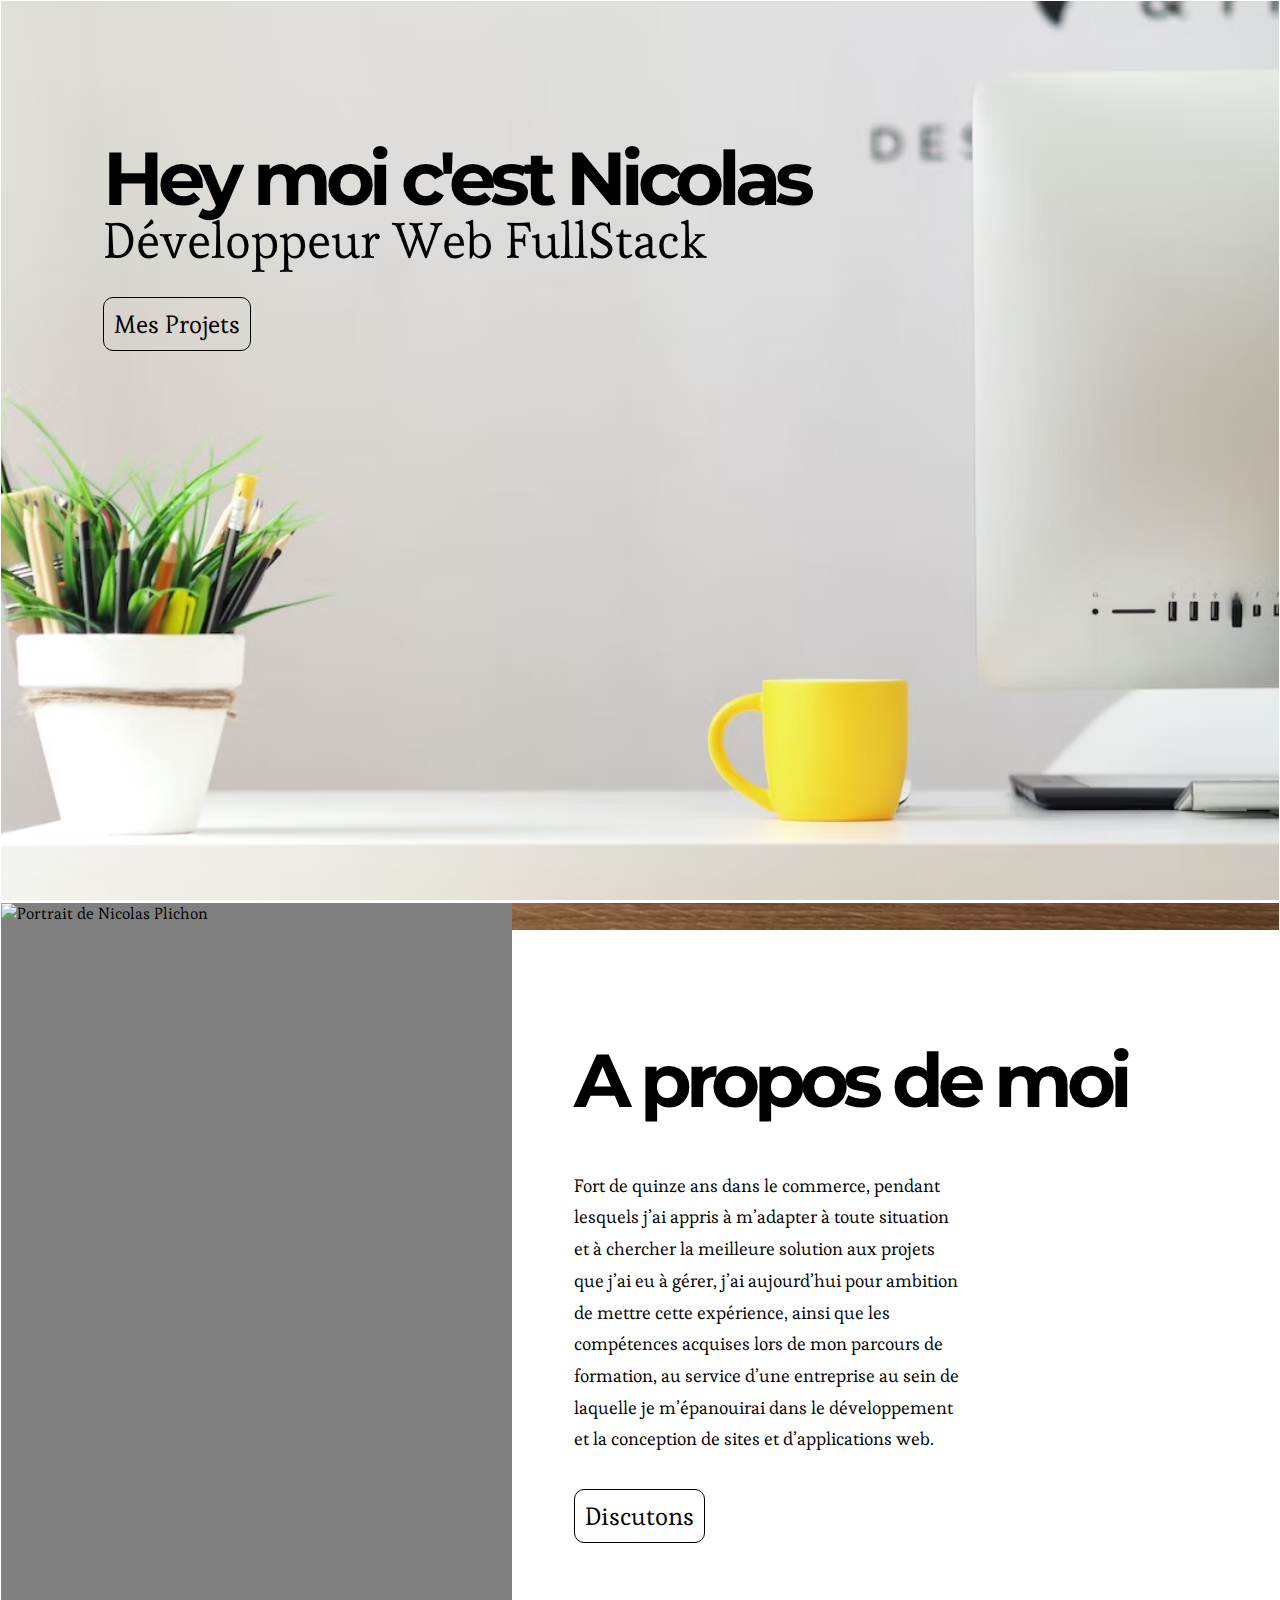
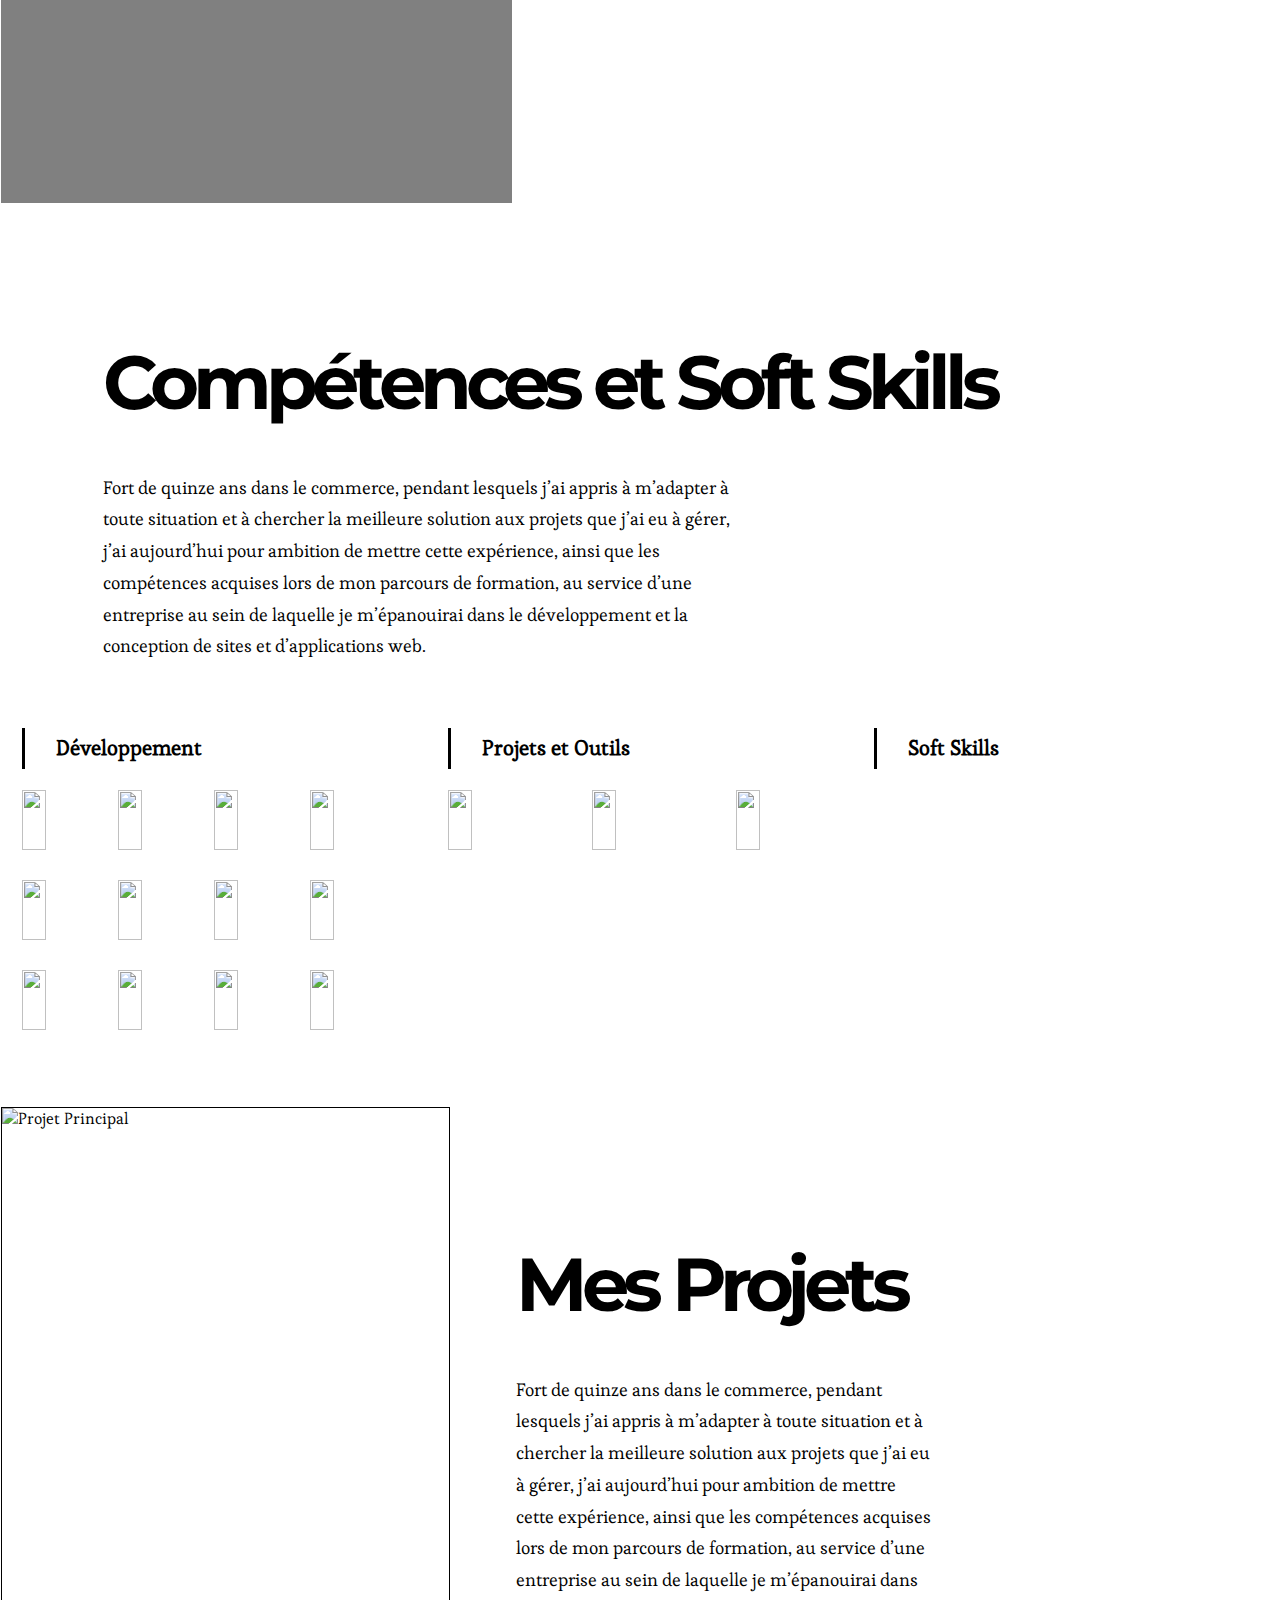
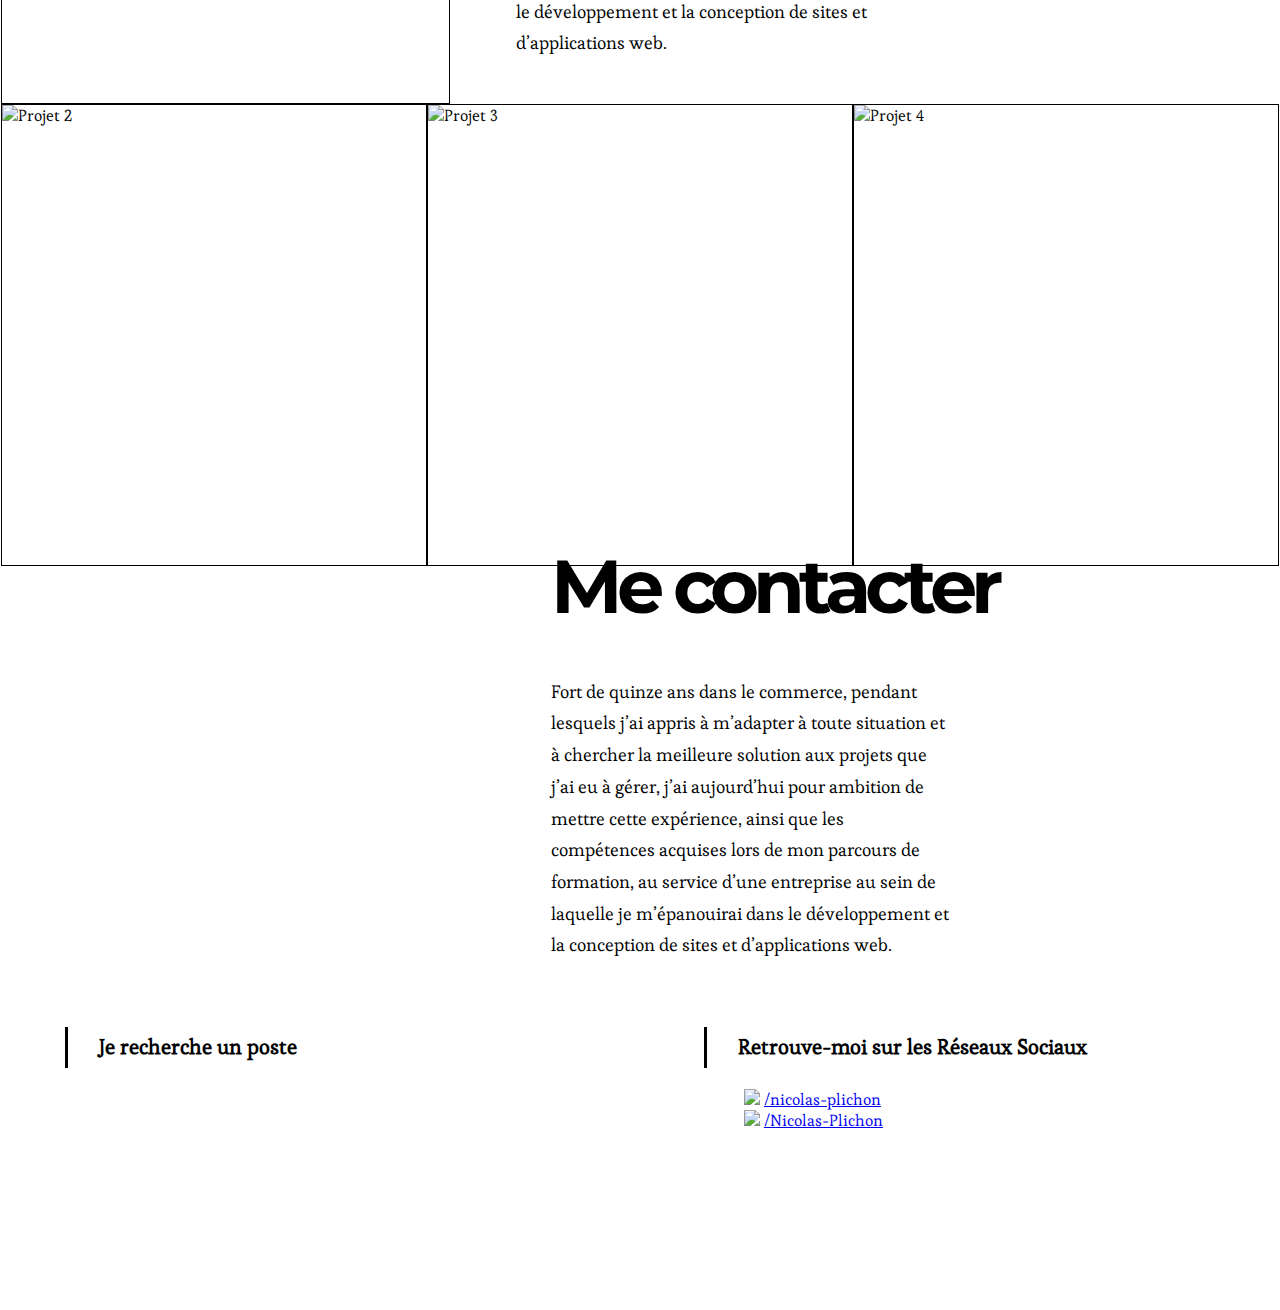
==== commit 46a2e379: "Mise en place des différentes pages et pré-remplissage" ====
--- a/index.html
+++ b/index.html
@@ -14,87 +14,123 @@
     <main>
         <section class="parallax" id="home">
             <div class="page-top"></div>
-            <div class="page-mid">
+            <div class="page-mid" id="home-page-mid">
                 <h1>Hey moi c'est Nicolas</h1>
                 <h2>Développeur Web <span class="typeWriter">FullStack</span></h2>
-                <p class="home--content--text"></p>
                 <a href="#" class="link">Mes Projets</a>
             </div>
             <div class="page-bottom"></div>
         </section>
 
         <section class="parallax" id="aboutMe">
-            <h1>A propos de moi</h1>
 
+            
+            <div id="aboutMe-picture">
+                <img src="" alt="Portrait de Nicolas Plichon">
+            </div>
+            
             <div id="aboutMe-description">
-
-            </div>
-
-            <div id="aboutMe--softSkills">
-
-            </div>
+                <div class="page-top"></div>
+                <div class="page-mid">
+                    <h1>A propos de moi</h1>
+                    <p class="text-block" id="aboutMe-description--text">Fort de quinze ans dans le commerce, pendant lesquels j’ai appris à m’adapter à toute situation et à chercher la meilleure solution aux projets que j’ai eu à gérer, j’ai aujourd’hui pour ambition de mettre cette expérience, ainsi que les compétences acquises lors de mon parcours de formation, au service d’une entreprise au sein de laquelle je m’épanouirai dans le développement et la conception de sites et d’applications web.
+                    </p>
+                    <a href="#" class="link">Discutons</a>
+                </div>
         </section>
 
         <section class="parallax" id="skillSet">
-            <div>
-                <h1>Compétences</h1>
-                <h2>Ce que j'apprends à utiliser</h2>
+            <div class="page-top"></div>
+            <div class="page-mid">
+                <h1>Compétences et Soft Skills</h1>
+                <p class="text-block" id="aboutMe-description--text">Fort de quinze ans dans le commerce, pendant lesquels j’ai appris à m’adapter à toute situation et à chercher la meilleure solution aux projets que j’ai eu à gérer, j’ai aujourd’hui pour ambition de mettre cette expérience, ainsi que les compétences acquises lors de mon parcours de formation, au service d’une entreprise au sein de laquelle je m’épanouirai dans le développement et la conception de sites et d’applications web.
+                </p>
+            </div>
+            <div class="page-bottom" id="skills--bottom">
+                <div id="skills-dev" class="skills-list">
+                    <p>Développement</p>
+                    <div class="skills--pictures">
+                        <img src="https://cdn.jsdelivr.net/gh/devicons/devicon/icons/html5/html5-original-wordmark.svg" />      
+                        <img src="https://cdn.jsdelivr.net/gh/devicons/devicon/icons/css3/css3-original-wordmark.svg" />
+                        <img src="https://cdn.jsdelivr.net/gh/devicons/devicon/icons/javascript/javascript-original.svg" />
+                        <img src="https://cdn.jsdelivr.net/gh/devicons/devicon/icons/react/react-original-wordmark.svg" />
+                        <img src="https://cdn.jsdelivr.net/gh/devicons/devicon/icons/typescript/typescript-original.svg" />
+                        <img src="https://cdn.jsdelivr.net/gh/devicons/devicon/icons/nodejs/nodejs-original-wordmark.svg" />
+                        <img src="https://cdn.jsdelivr.net/gh/devicons/devicon/icons/sass/sass-original.svg" />
+                        <img src="https://cdn.jsdelivr.net/gh/devicons/devicon/icons/mysql/mysql-original-wordmark.svg" />
+                        <img src="https://cdn.jsdelivr.net/gh/devicons/devicon/icons/postgresql/postgresql-original-wordmark.svg" />
+                        <img src="https://cdn.jsdelivr.net/gh/devicons/devicon/icons/sequelize/sequelize-original-wordmark.svg" />
+                        <img src="https://cdn.jsdelivr.net/gh/devicons/devicon/icons/tailwindcss/tailwindcss-original-wordmark.svg" />
+                        <img src="https://cdn.jsdelivr.net/gh/devicons/devicon/icons/bulma/bulma-plain.svg" />
+                    </div>
+                </div>
+                <div id="skills-tools" class="skills-list">
+                    <p>Projets et Outils</p>
+                    <div class="skills--pictures">
+                        <img src="https://cdn.jsdelivr.net/gh/devicons/devicon/icons/github/github-original-wordmark.svg" />
+                        <img src="https://cdn.jsdelivr.net/gh/devicons/devicon/icons/gimp/gimp-original-wordmark.svg" />
+                        <img src="https://cdn.jsdelivr.net/gh/devicons/devicon/icons/vscode/vscode-original-wordmark.svg" />
+                    </div>
+                </div>
+                <div id="skills-softskills" class="skills-list">
+                    <p>Soft Skills</p>
+                </div>
             </div>
 
-            <div id="skillSet-description">
-
-            </div>
-            
-            <div id="tools">
-                <img src="https://cdn.jsdelivr.net/gh/devicons/devicon/icons/javascript/javascript-original.svg" />
-                <img src="https://cdn.jsdelivr.net/gh/devicons/devicon/icons/html5/html5-original-wordmark.svg" />      
-                <img src="https://cdn.jsdelivr.net/gh/devicons/devicon/icons/css3/css3-original-wordmark.svg" />
-                <img src="https://cdn.jsdelivr.net/gh/devicons/devicon/icons/react/react-original-wordmark.svg" />
-                <img src="https://cdn.jsdelivr.net/gh/devicons/devicon/icons/nodejs/nodejs-original-wordmark.svg" />
-                <img src="https://cdn.jsdelivr.net/gh/devicons/devicon/icons/sass/sass-original.svg" />
-                <img src="https://cdn.jsdelivr.net/gh/devicons/devicon/icons/postgresql/postgresql-original-wordmark.svg" />
-                <img src="https://cdn.jsdelivr.net/gh/devicons/devicon/icons/sequelize/sequelize-original-wordmark.svg" />
-                <img src="https://cdn.jsdelivr.net/gh/devicons/devicon/icons/typescript/typescript-original.svg" />
-                <img src="https://cdn.jsdelivr.net/gh/devicons/devicon/icons/tailwindcss/tailwindcss-original-wordmark.svg" />
-                <img src="https://cdn.jsdelivr.net/gh/devicons/devicon/icons/bulma/bulma-plain.svg" />
-                <img src="https://cdn.jsdelivr.net/gh/devicons/devicon/icons/redux/redux-original.svg" />
-                <img src="https://cdn.jsdelivr.net/gh/devicons/devicon/icons/mysql/mysql-original-wordmark.svg" />
-                <img src="https://cdn.jsdelivr.net/gh/devicons/devicon/icons/github/github-original-wordmark.svg" />
-                <img src="https://cdn.jsdelivr.net/gh/devicons/devicon/icons/gimp/gimp-original-wordmark.svg" />
-                <img src="https://cdn.jsdelivr.net/gh/devicons/devicon/icons/vscode/vscode-original-wordmark.svg" />
-            </div>
         </section>
 
         <section class="parallax" id="projects">
-            <h1>Mes Projets</h1>
-
-            <div id="projects-description">
-
+            <div id="projects-top">
+                <div id="projects-top--main">
+                    <img src="#" alt="Projet Principal">
+                </div>
+                <div id="projects-top--description">
+                    <div class="page-top"></div>
+                    <div class="page-mid">
+                        <h1>Mes Projets</h1>
+                        <p class="text-block" id="aboutMe-description--text">Fort de quinze ans dans le commerce, pendant lesquels j’ai appris à m’adapter à toute situation et à chercher la meilleure solution aux projets que j’ai eu à gérer, j’ai aujourd’hui pour ambition de mettre cette expérience, ainsi que les compétences acquises lors de mon parcours de formation, au service d’une entreprise au sein de laquelle je m’épanouirai dans le développement et la conception de sites et d’applications web.
+                        </p>
+                    </div>
+                </div>
             </div>
 
-            <div id="projects-menu">
-                Front / Back / End à cliquer
-
+            <div id="projects-bottom">
+                <img src="#" alt="Projet 2">
+                <img src="#" alt="Projet 3">
+                <img src="#" alt="Projet 4">
             </div>
 
-            <div id="projects-categories">
-                <div id="projects-categories--front">
-
-                </div>
-
-                <div id=""projects-categories--back>
-
-                </div>
-
-                <div id=""projects-categories--fullstack>
-
-                </div>
-
-            </div>
         </section>
 
         <section class="parallax" id="contact">
-            <h1>Me contacter</h1>
+            <div class="page-top"></div>
+            <div class="page-mid" id="contact-description">
+                <h1>Me contacter</h1>
+                <p class="text-block" id="aboutMe-description--text">Fort de quinze ans dans le commerce, pendant lesquels j’ai appris à m’adapter à toute situation et à chercher la meilleure solution aux projets que j’ai eu à gérer, j’ai aujourd’hui pour ambition de mettre cette expérience, ainsi que les compétences acquises lors de mon parcours de formation, au service d’une entreprise au sein de laquelle je m’épanouirai dans le développement et la conception de sites et d’applications web.
+                </p>
+            </div>
+
+            <div id="contact-bottom">
+                <div id="contact-bottom--left" class="contact-bottom--section">
+                    <p>Je recherche un poste</p>
+
+                </div>
+                <div id="contact-bottom--right" class="contact-bottom--section">
+                    <p>Retrouve-moi sur les Réseaux Sociaux</p>
+                    <div>
+                        <ul>
+                            <li>
+                                <img src="https://cdn.jsdelivr.net/gh/devicons/devicon/icons/linkedin/linkedin-original.svg" />
+                                <a href="https://www.linkedin.com/in/nicolas-plichon/" target="_blank">/nicolas-plichon</a>
+                            </li>
+                            <li>
+                                <img src="https://cdn.jsdelivr.net/gh/devicons/devicon/icons/github/github-original.svg" />
+                                <a href="https://github.com/Nicolas-Plichon/" target="_blank">/Nicolas-Plichon</a>
+                            </li>
+                        </ul>
+                    </div>
+                </div>
+            </div>
         </section>
     </main>
 
--- a/css/styles.css
+++ b/css/styles.css
@@ -12,6 +12,10 @@
   background-size: cover;
   border: 0.1px solid white;
 }
+
+#home-page-mid {
+  height: 33vh;
+}
   
 #home {
   background-image: url("../images/bg-main.avif");
@@ -19,11 +23,77 @@
   
 #aboutMe {
   background-image: url("../images/bg-about-me.avif");
-}
+  display: flex;
+  flex-direction: row;
+}
+
+#aboutMe-picture {
+  width: 40vw;
+  height: 100%;
+  background-color: grey;
+}
+
+#aboutMe-description {
+  width: 60vw;
+  height: 100%;
+}
+
+#aboutMe-description--text {
+  margin-top: 3em;
+  margin-right: 45%;
+  font-size: 1.1em;
+  line-height: 1.8em;
+  margin-bottom: 2.5em;
+}
+
 
 #skillSet {
   background-image: url("../images/bg-skillset.avif");
 }
+
+#skills--bottom {
+  display: flex;
+  flex-direction: row;
+  justify-content: space-around;
+}
+
+.skills-list {
+width: 30%;
+}
+
+.skills-list p {
+  font-weight: bold;
+  font-size: 1.3em;
+  border-left: 3px solid black;
+  line-height: 2em;
+  padding-left: 1.5em;
+}
+
+.skills--pictures {
+  display: flex;
+  flex-direction: row;
+  flex-wrap: wrap;
+  justify-content: space-between;
+  gap: 30px 0px;
+}
+
+.skills--pictures img {
+width: 25%;
+}
+
+
+#skills-dev {
+
+}
+
+#skills-tools {
+  
+}
+
+#skills-softskills {
+  
+}
+
   
 #projects {
   background-image: url("../images/bg-projects.avif");
@@ -53,13 +123,16 @@
   margin-top: 0;
 }
 
+.text-block {
+  font-family: 'Esteban', serif;
+  font-weight: normal;
+}
+
 .page-top {
 height: 12vh;
 }
 
 .page-mid {
-  height: 33vh;
-  /* text-shadow: 3px 3px 3px white; */
   padding-left: 8%;
 }
 
@@ -97,7 +170,63 @@
 row-gap: 50px;
 }
 
-#tools img {
-  height: 75px;
+#skillSet img {
+  height: 60px;
   width: 25%;
+}
+
+#projects-top {
+  display: flex;
+  flex-direction: row;
+}
+
+#projects-top--main {
+width: 35%;
+border: 1px solid black;
+}
+
+#projects-top--description {
+  width: 65%;
+}
+
+#projects-bottom {
+  display: flex;
+  flex-direction: row;
+  justify-content: center;
+}
+
+#projects-bottom img {
+  width: 34%;
+  height: 460px;
+  border: 1px solid black;
+}
+
+#contact-description {
+margin-left: 35%;
+}
+
+#contact-bottom {
+  display: flex;
+  flex-direction: row;
+  justify-content: space-around;
+}
+
+#contact-bottom p {
+  font-weight: bold;
+  font-size: 1.3em;
+  border-left: 3px solid black;
+  line-height: 2em;
+  padding-left: 1.5em;
+}
+
+.contact-bottom--section {
+  width: 40%;
+}
+
+#contact img {
+  height: 40px;
+}
+
+#contact ul {
+  list-style: none;
 }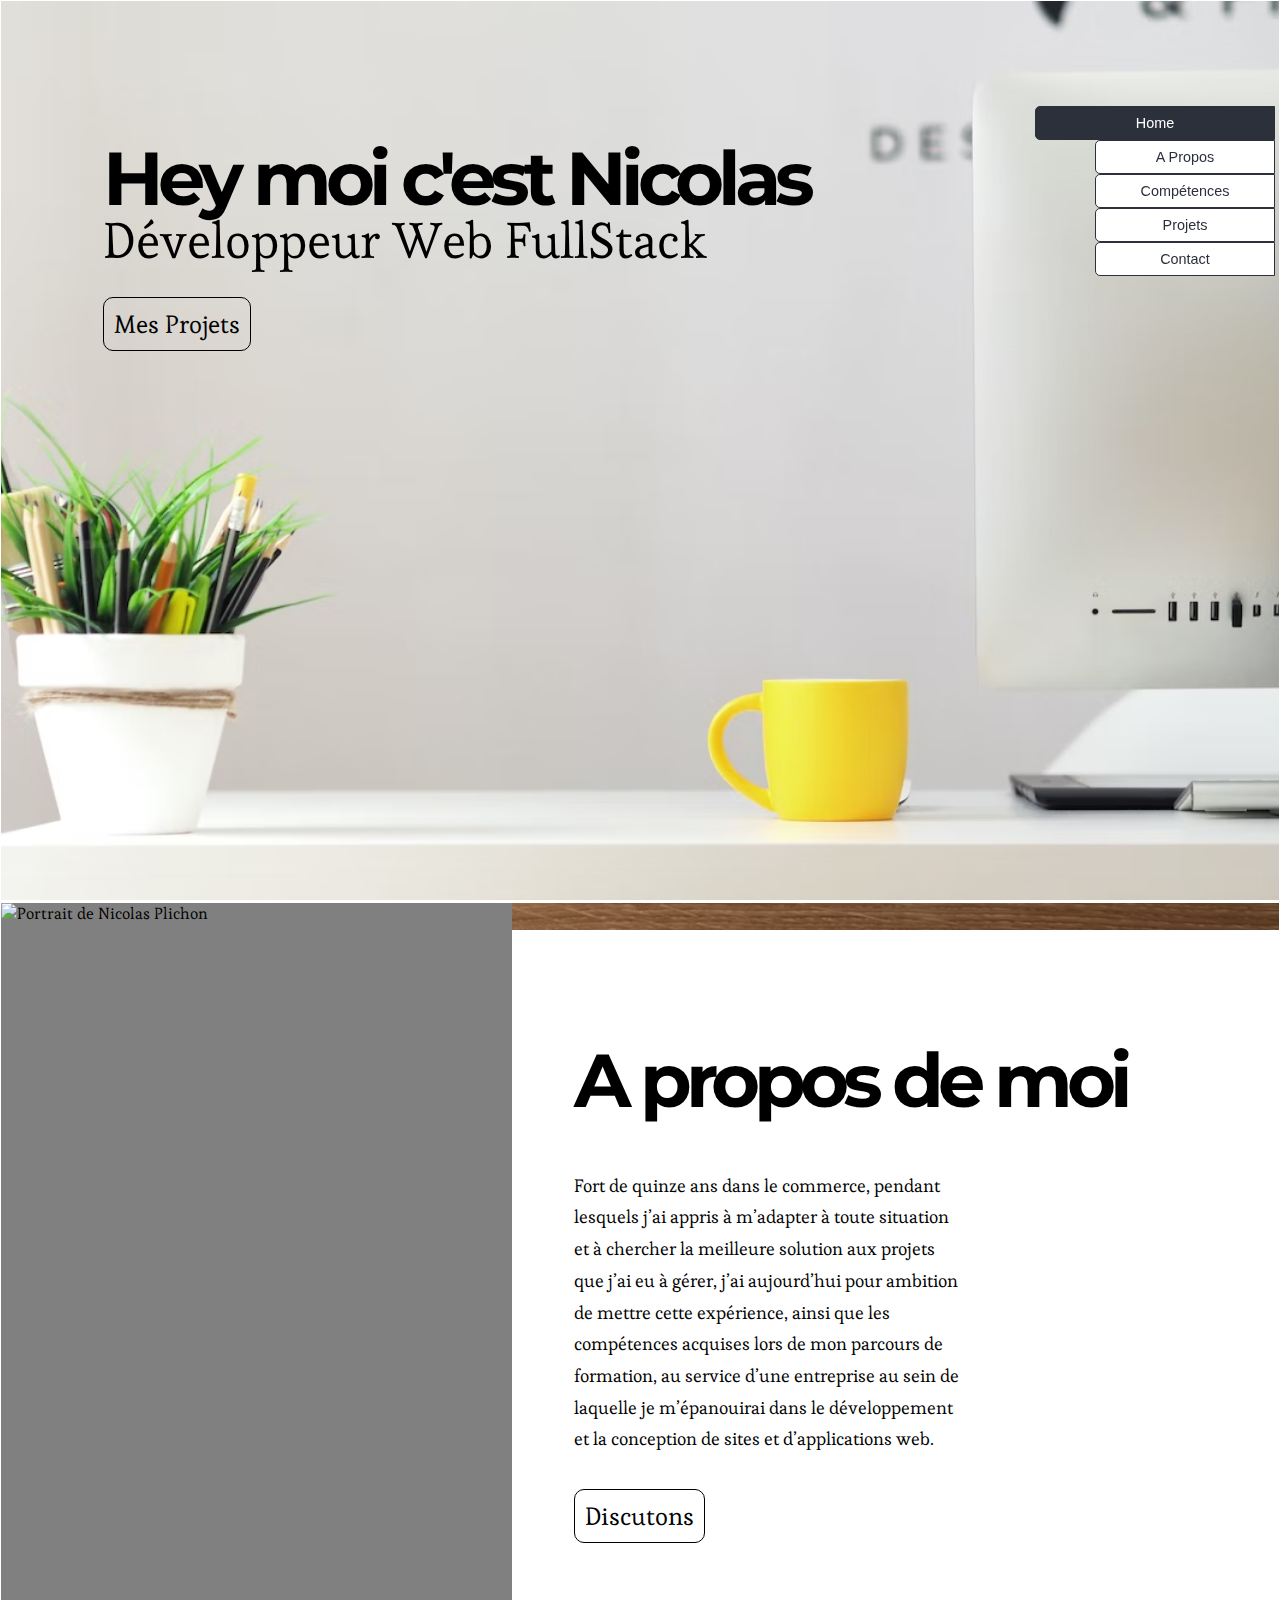
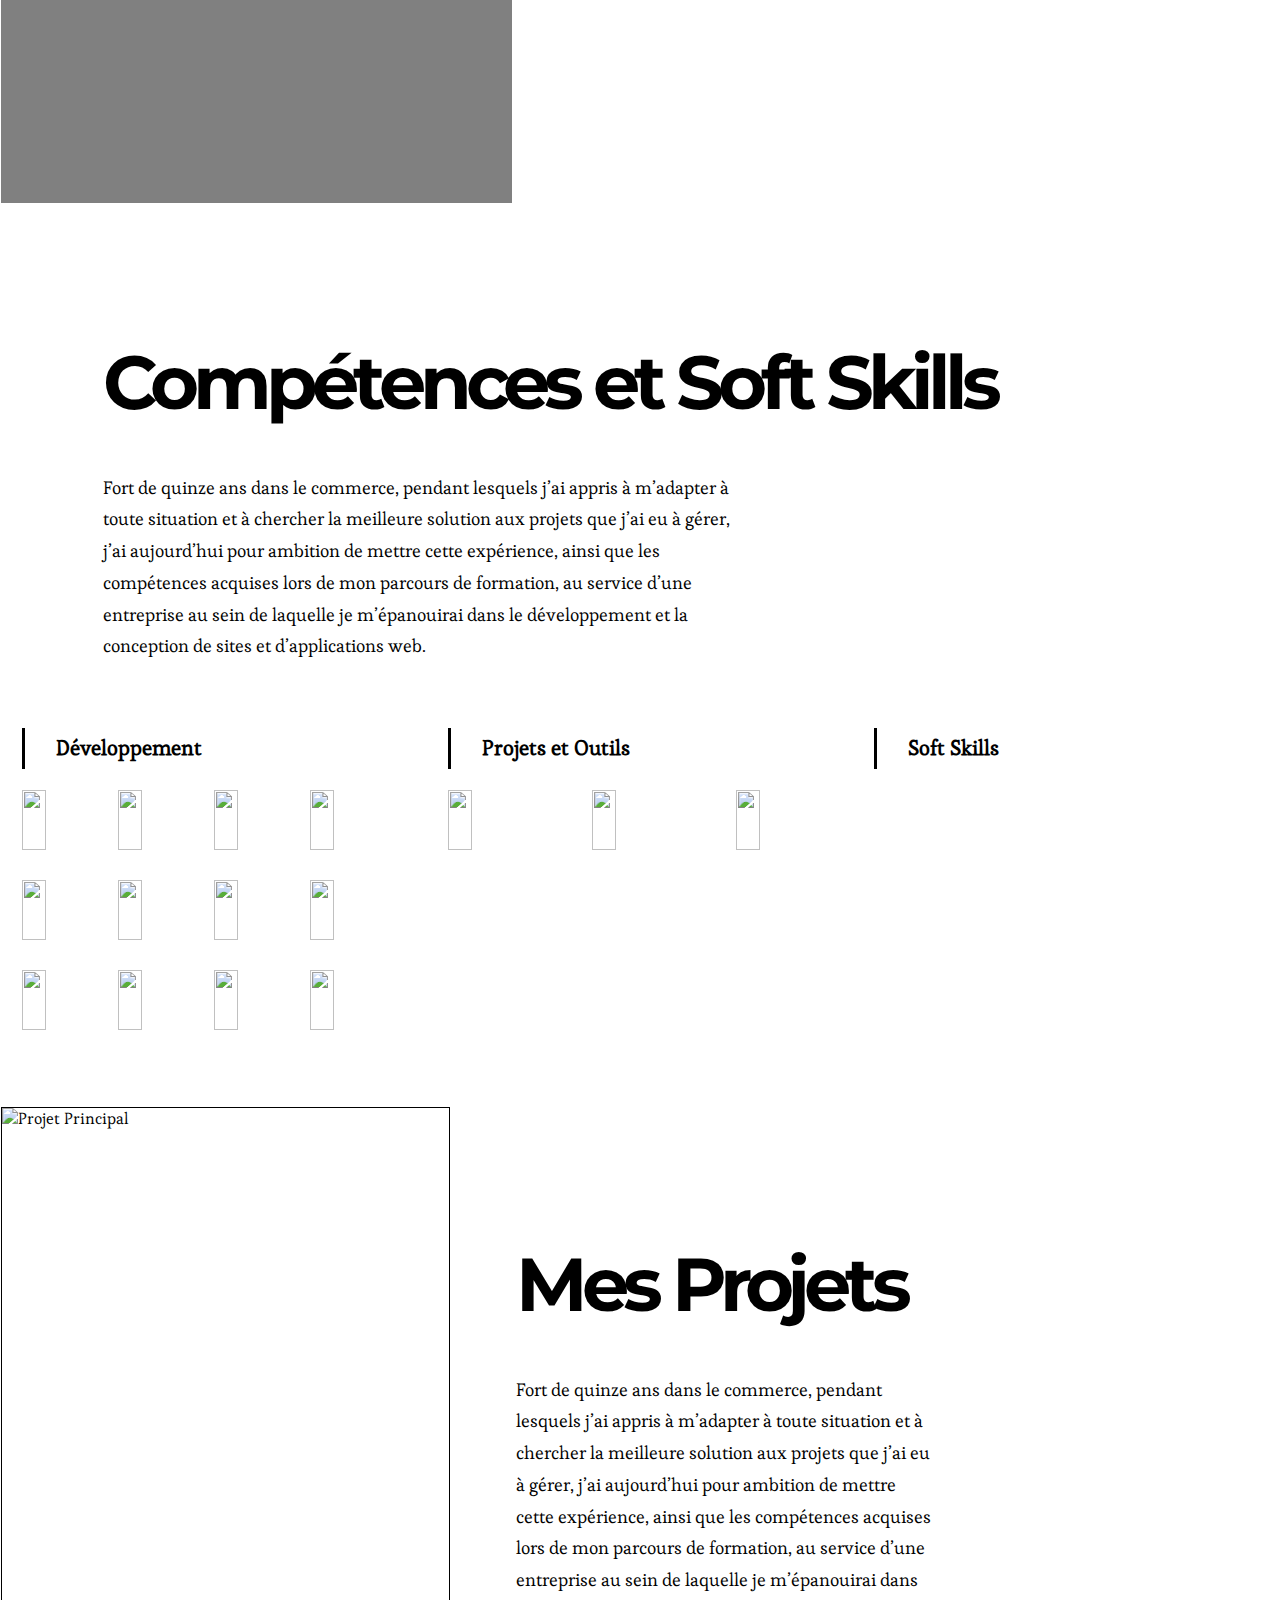
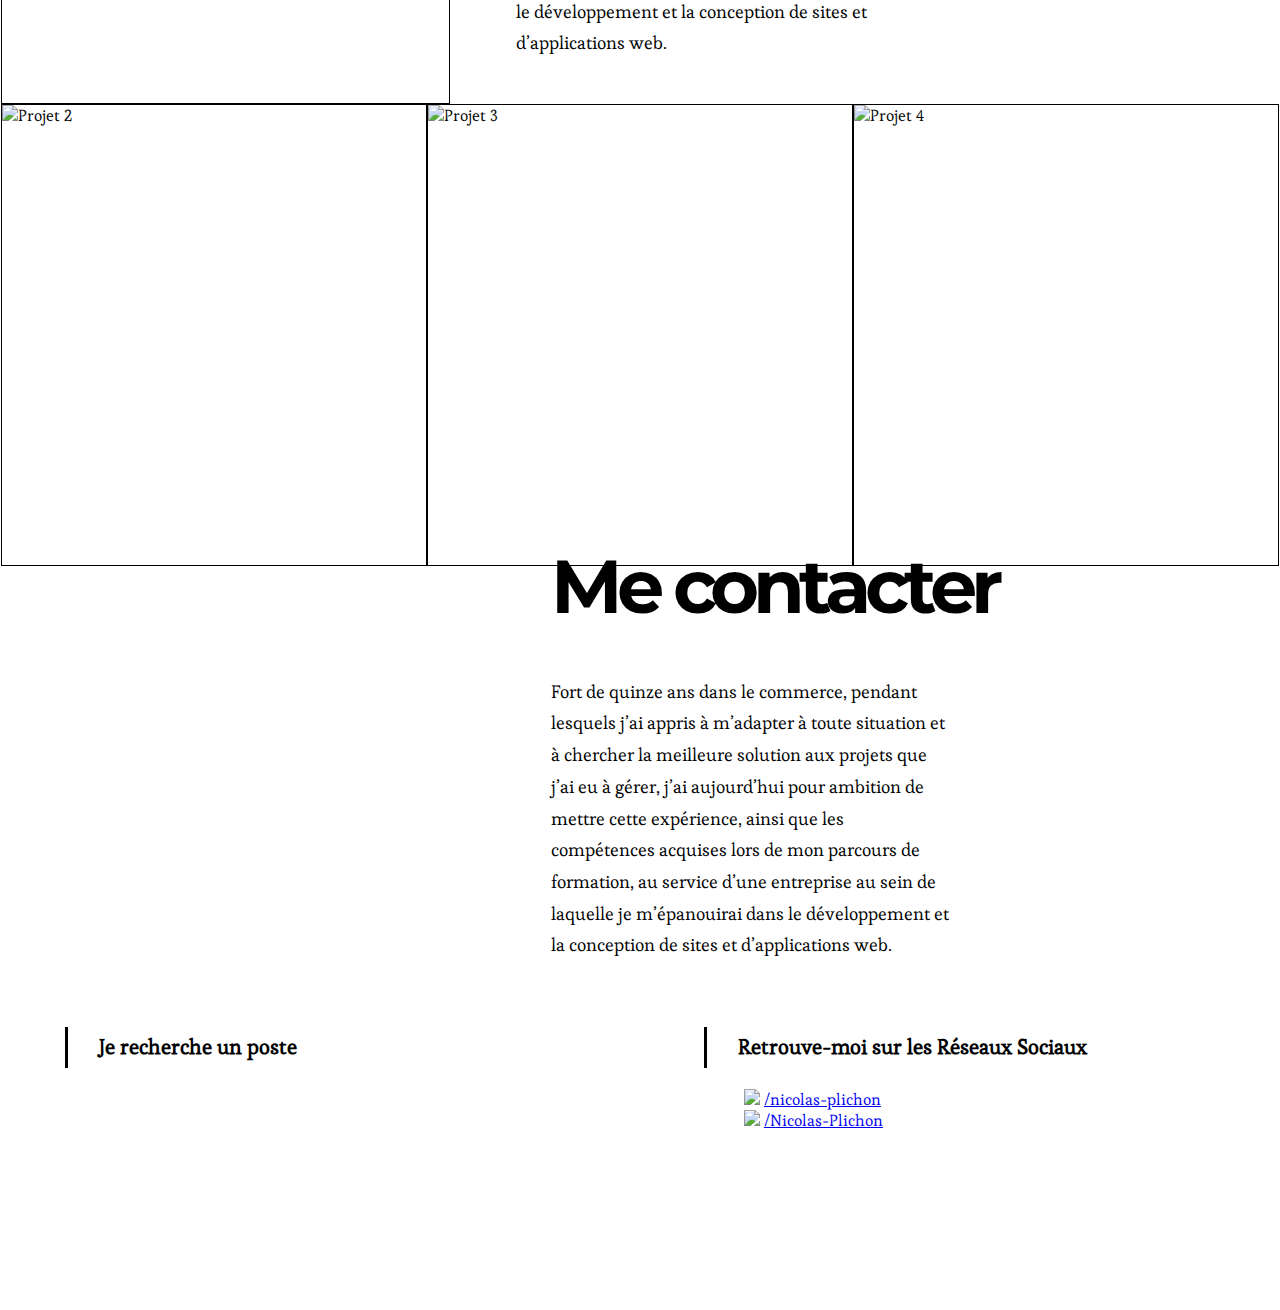
==== commit 37a00d33: "Ajout du menu de navigation + animation" ====
--- a/index.html
+++ b/index.html
@@ -11,13 +11,24 @@
     <title>Nicolas Plichon - Développeur Web Full Stack</title>
 </head>
 <body>
+    <!-- Menu latéral -->
+    <div id="nav-menu">
+        <ul id="menu">
+            <li><a href="#home"><button id="buttonHome" class="nav nav-active">Home</button></a>
+            <li><a href="#aboutMe"><button id="buttonAbout" class="nav nav-inactive">A Propos</button></a>
+            <li><a href="#skillSet"><button id="buttonSkills" class="nav nav-inactive">Compétences</button></a>
+            <li><a href="#projects"><button id="buttonProjects" class="nav nav-inactive">Projets</button></a>
+            <li><a href="#contact"><button id="buttonContact" class="nav nav-inactive">Contact</button></a>
+        </ul>
+    </div>
+
     <main>
         <section class="parallax" id="home">
             <div class="page-top"></div>
             <div class="page-mid" id="home-page-mid">
                 <h1>Hey moi c'est Nicolas</h1>
                 <h2>Développeur Web <span class="typeWriter">FullStack</span></h2>
-                <a href="#" class="link">Mes Projets</a>
+                <a href="#projects" class="link">Mes Projets</a>
             </div>
             <div class="page-bottom"></div>
         </section>
@@ -35,7 +46,7 @@
                     <h1>A propos de moi</h1>
                     <p class="text-block" id="aboutMe-description--text">Fort de quinze ans dans le commerce, pendant lesquels j’ai appris à m’adapter à toute situation et à chercher la meilleure solution aux projets que j’ai eu à gérer, j’ai aujourd’hui pour ambition de mettre cette expérience, ainsi que les compétences acquises lors de mon parcours de formation, au service d’une entreprise au sein de laquelle je m’épanouirai dans le développement et la conception de sites et d’applications web.
                     </p>
-                    <a href="#" class="link">Discutons</a>
+                    <a href="#contact" class="link">Discutons</a>
                 </div>
         </section>
 
--- a/css/styles.css
+++ b/css/styles.css
@@ -2,6 +2,46 @@
   font-family: 'Esteban', serif;
   width: 100%;
   margin: 0;
+}
+
+
+#menu {
+  position: fixed;
+  right: 5px;
+  top: 10%;
+  width: 15em;
+  list-style: none;
+}
+
+.nav {
+  border-radius: 5px 0 0 5px;
+  padding: 0.5rem;
+  margin: 0px auto;
+  font-size: 0.9rem;
+  text-align: center;  
+  border: 1px solid #2C303B;
+  cursor: pointer;
+}
+
+.nav-inactive {
+  margin-left: 25%;
+  color: #2C303B;
+  background-color: white;
+  width: 75%;
+  transition: background-color 1s, color 1s;
+}
+
+.nav-active {
+  color: white;
+  background-color: #2C303B;
+  width: 100%;
+  transition: background-color 1s, color 1s;
+}
+
+.nav-inactive:hover {
+  color: white;
+  background-color: #2C303B;
+  transition: 2s;
 }
 
 .parallax {
